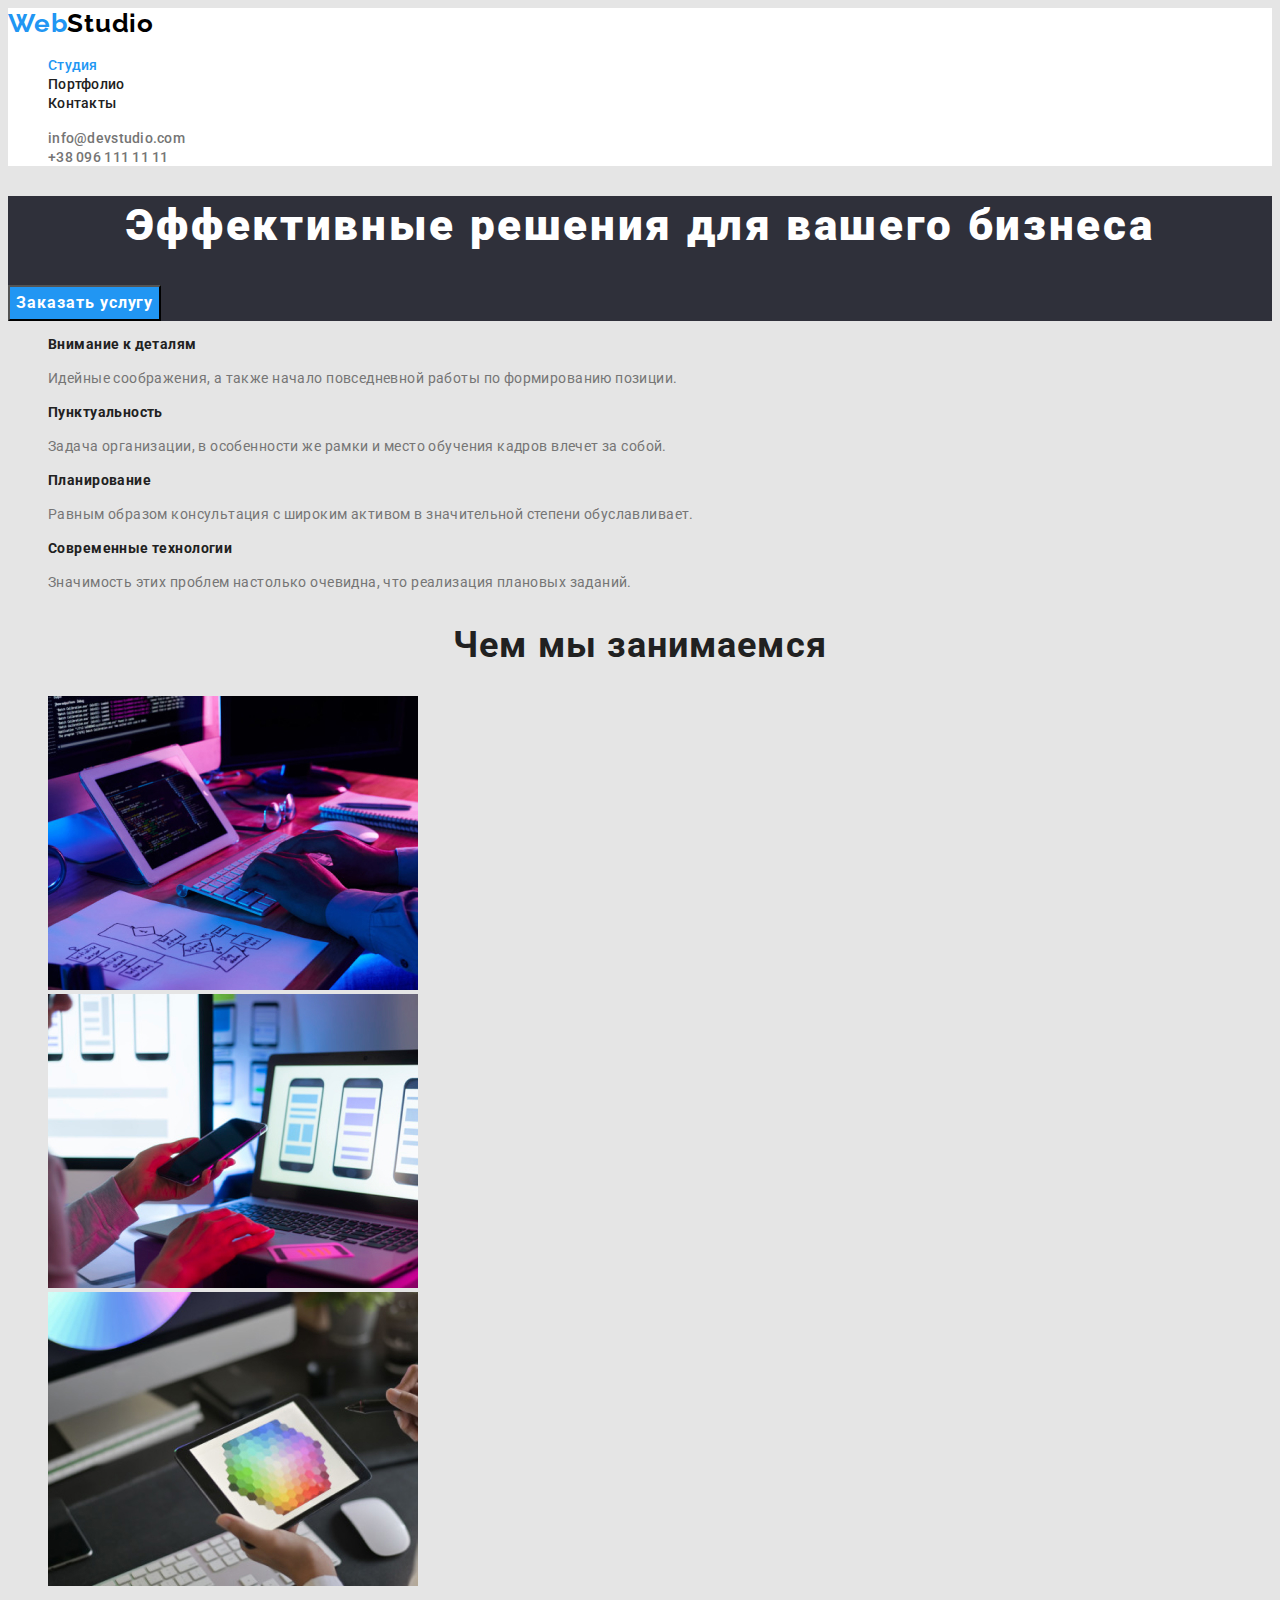
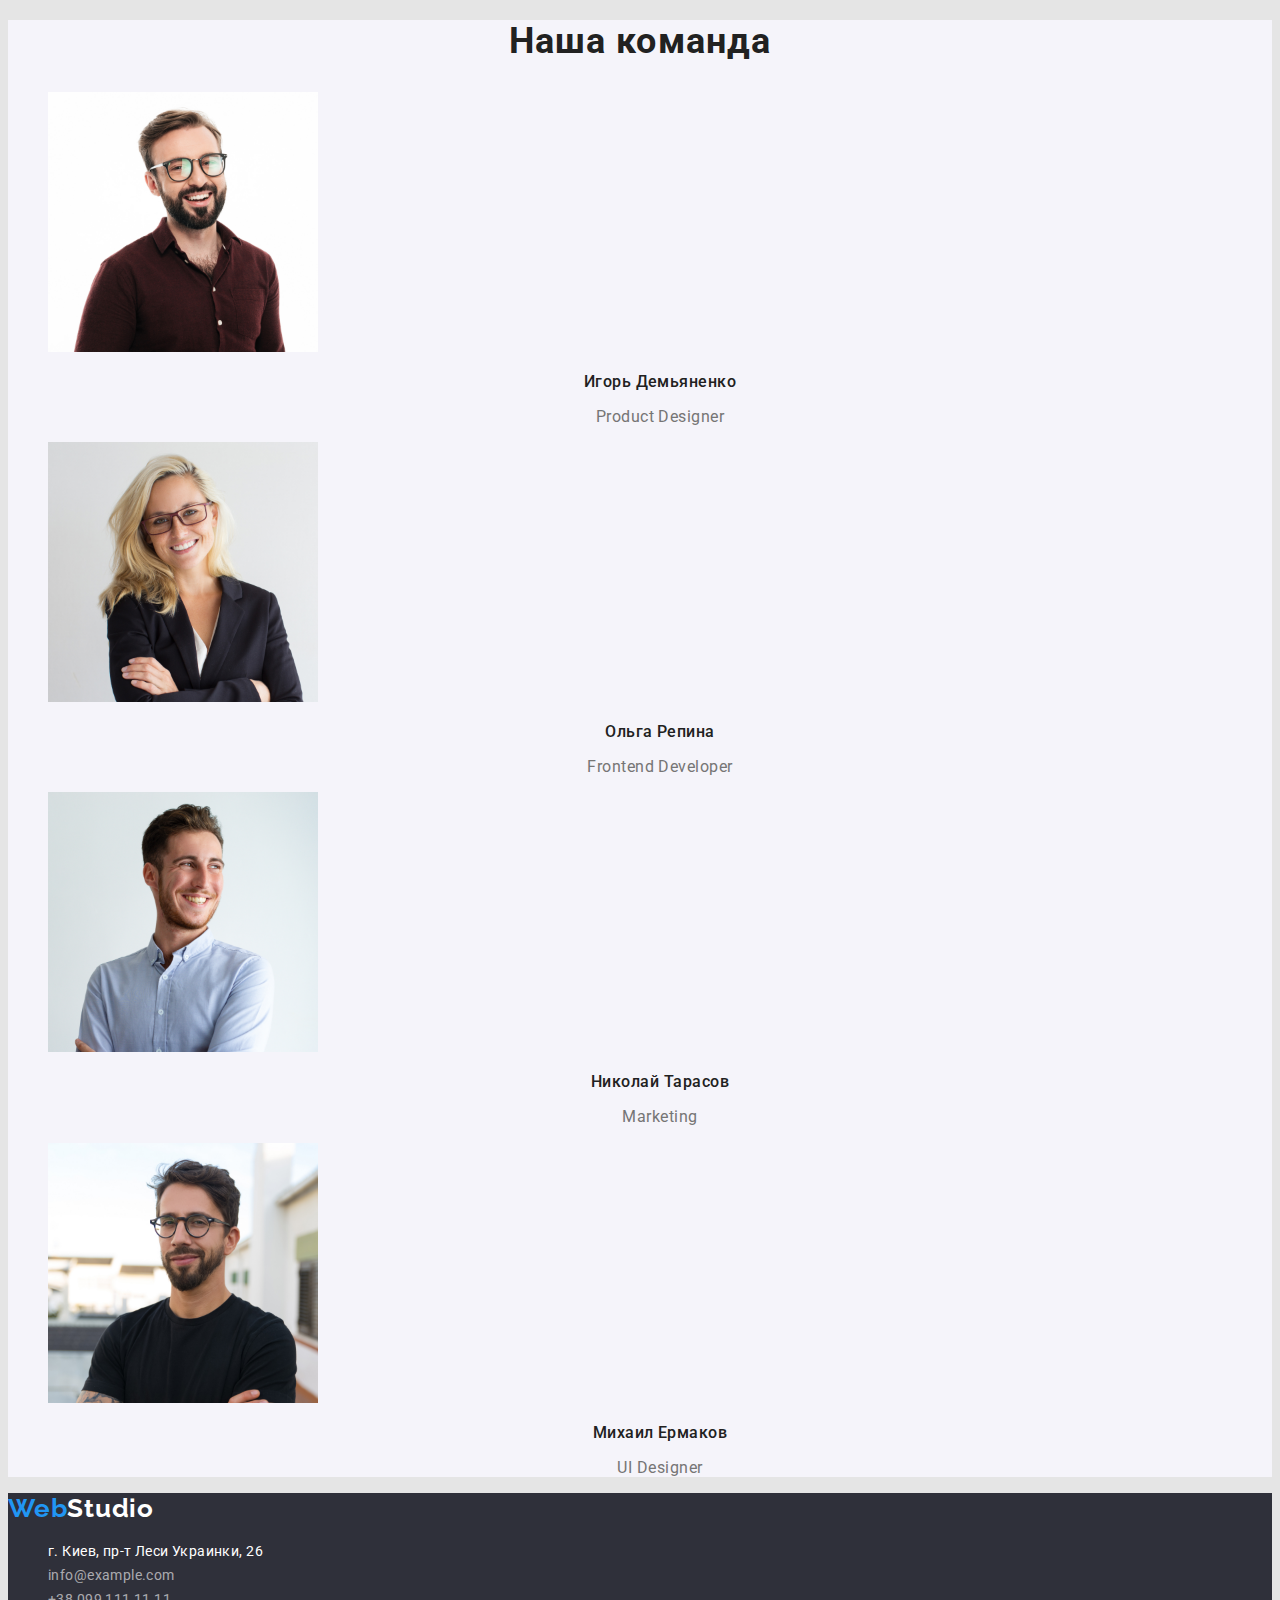
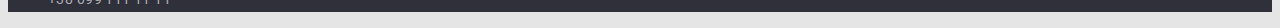
==== index.html @ b36c649a "Скопировала файлы дз-02" ====
<!DOCTYPE html>
<html lang="ru">
  <head>
    <meta charset="UTF-8" />
    <meta http-equiv="X-UA-Compatible" content="IE=edge" />
    <meta name="viewport" content="width=device-width, initial-scale=1.0" />
    <title>WebStudio</title>
    <link rel="preconnect" href="https://fonts.googleapis.com" />
    <link rel="preconnect" href="https://fonts.gstatic.com" crossorigin />
    <link
      href="https://fonts.googleapis.com/css2?family=Raleway:wght@700&family=Roboto:ital,wght@0,400;0,500;0,700;1,900&display=swap"
      rel="stylesheet"
    />
    <link rel="stylesheet" href="./css/styles.css" />
  </head>
  <body>
    <!--Хедер-->
    <header class="header">
      <a href="./index.html" class="header-logo"
        ><span class="web-logo" lang="en">Web</span>Studio</a
      >
      <nav class="site-nav">
        <ul>
          <li><a href="./index.html" class="nav-link current">Студия</a></li>
          <li><a href="./portfolio.html" class="nav-link">Портфолио</a></li>
          <li><a href="" class="nav-link">Контакты</a></li>
        </ul>
      </nav>
      <ul>
        <li>
          <a href="mailto:info@devstudio.com" class="contact-link"
            >info@devstudio.com</a
          >
        </li>
        <li>
          <a href="tel:+380961111111" class="contact-link">+38 096 111 11 11</a>
        </li>
      </ul>
    </header>
    <main>
      <!--Шапка-->
      <section class="main-section">
        <h1 class="main-title">Эффективные решения для вашего бизнеса</h1>
        <button type="button" class="primary-button">Заказать услугу</button>
      </section>
      <!--Особенности-->
      <section class="section">
        <!--<h2>Особенности</h2>-->
        <ul>
          <li>
            <h3 class="feature-title">Внимание к деталям</h3>
            <p class="feature-text">
              Идейные соображения, а также начало повседневной работы по
              формированию позиции.
            </p>
          </li>
          <li>
            <h3 class="feature-title">Пунктуальность</h3>
            <p class="feature-text">
              Задача организации, в особенности же рамки и место обучения кадров
              влечет за собой.
            </p>
          </li>
          <li>
            <h3 class="feature-title">Планирование</h3>
            <p class="feature-text">
              Равным образом консультация с широким активом в значительной
              степени обуславливает.
            </p>
          </li>
          <li>
            <h3 class="feature-title">Современные технологии</h3>
            <p class="feature-text">
              Значимость этих проблем настолько очевидна, что реализация
              плановых заданий.
            </p>
          </li>
        </ul>
      </section>
      <!--Чем мы занимаемся-->
      <section class="section">
        <h2 class="section-title">Чем мы занимаемся</h2>
        <ul>
          <li>
            <img
              src="./images/img1.jpg"
              alt="Вёрстка сайта"
              width="370"
              height="294"
            />
          </li>
          <li>
            <img
              src="./images/img2.jpg"
              alt="Создание приложения для телефона"
              width="370"
              height="294"
            />
          </li>
          <li>
            <img
              src="./images/img3.jpg"
              alt="Процесс вебдизайна"
              width="370"
              height="294"
            />
          </li>
        </ul>
      </section>
      <!--Наша команда-->
      <section class="team-section">
        <h2 class="section-title">Наша команда</h2>
        <ul>
          <li>
            <img
              src="./images/igor-demyanenko.jpg"
              alt="Фото Игоря Демьяненко"
              width="270"
              height="260"
            />
            <h3 class="teammate-title">Игорь Демьяненко</h3>
            <p class="teammate-position" lang="en">Product Designer</p>
          </li>
          <li>
            <img
              src="./images/olga-repina.jpg"
              alt="Фото Ольги Репиной"
              width="270"
              height="260"
            />
            <h3 class="teammate-title">Ольга Репина</h3>
            <p class="teammate-position" lang="en">Frontend Developer</p>
          </li>
          <li>
            <img
              src="./images/nickolay-tarasov.jpg"
              alt="Фото Николая Тарасова"
              width="270"
              height="260"
            />
            <h3 class="teammate-title">Николай Тарасов</h3>
            <p class="teammate-position" lang="en">Marketing</p>
          </li>
          <li>
            <img
              src="./images/michail-ermakov.jpg"
              alt="Фото Михаила Ермакова"
              width="270"
              height="260"
            />
            <h3 class="teammate-title">Михаил Ермаков</h3>
            <p class="teammate-position" lang="en">UI Designer</p>
          </li>
        </ul>
      </section>
    </main>
    <!--Подвал-->
    <footer class="footer">
      <a href="./index.html" class="footer-logo"
        ><span class="web-logo" lang="en">Web</span>Studio</a
      >
      <address>
        <ul>
          <li>
            <a
              class="map-link"
              href="https://goo.gl/maps/griz82ryK7c47EQd7"
              target="_blank"
              rel="noopener noreferrer"
              >г. Киев, пр-т Леси Украинки, 26</a
            >
          </li>
          <li>
            <a class="footer-contact-link" href="mailto:info@example.com"
              >info@example.com</a
            >
          </li>
          <li>
            <a class="footer-contact-link" href="tel:+380991111111"
              >+38 099 111 11 11</a
            >
          </li>
        </ul>
      </address>
    </footer>
  </body>
</html>
---- css/styles.css ----
:root {
  --header-background-color: #ffffff;
  --primary-background-color: #e5e5e5;
  --second-background-color: #2f303a;
  --team-background-color: #f5f4fa;
  --logo-text-color: #000000;
  --accent-text-color: #2196f3;
  --active-text-color: #ffffff;
  --primary-text-color: #757575;
  --title-text-color: #212121;
  --footer-contact-link-color: rgba(255, 255, 255, 0.6);
  --primary-button-backgroud-color: #2196f3;
  --secondary-button-background-color: #f5f4fa;
  --secondary-btn-active-bcg-color: #2196f3;
}
body {
  color: var(--primary-text-color);
  background-color: var(--primary-background-color);
  font-family: Roboto, sans-serif;
}
ul {
  list-style: none;
}
a {
  text-decoration: none;
}
address {
  font-style: normal;
}
/* Хедер */
.header {
  background-color: var(--header-background-color);
}

/* Логотип */
.header-logo {
  color: var(--logo-text-color);
}
.footer-logo {
  color: var(--active-text-color);
}
.web-logo {
  color: var(--accent-text-color);
}
.header-logo,
.web-logo,
.footer-logo {
  font-family: Raleway, sans-serif;
  font-size: 26px;
  font-weight: 700;
  line-height: 1.2;
  letter-spacing: 0.03em;
}
.header-logo:hover,
.header-logo:focus,
.header-logo:active,
.web-logo:hover,
.web-logo:focus,
.web-logo:active,
.footer-logo:hover,
.footer-logo:focus,
.footer-log:active {
  color: var(--accent-text-color);
}
/* Навигация */
.nav-link {
  color: var(--title-text-color);
}
.nav-link.current {
  color: var(--accent-text-color);
}
.contact-link {
  color: inherit;
}
.nav-link,
.contact-link {
  font-size: 14px;
  font-weight: 500;
  line-height: 1.14;
  letter-spacing: 0.02em;
}
.nav-link:hover,
.nav-link:focus,
.nav-link:active,
.contact-link:hover,
.contact-link:focus,
.contact-link:active,
.nav-link.current:hover,
.nav-link.current:focus,
.nav-link.current:active {
  color: var(--accent-text-color);
}
/* Шапка */
.main-section {
  background-color: var(--second-background-color);
}
.main-title {
  color: var(--active-text-color);
  font-size: 44px;
  font-weight: 900;
  line-height: 1.36;
  letter-spacing: 0.06em;
  text-align: center;
}
.primary-button {
  background-color: var(--primary-button-backgroud-color);
  color: var(--active-text-color);
  cursor: pointer;
  font-family: inherit;
  font-size: 16px;
  font-weight: 700;
  line-height: 1.88;
  letter-spacing: 0.06em;
  text-align: center;
}
.primary-button:hover,
.primary-button:focus,
.primary-button:active {
  background-color: var(--primary-button-backgroud-color);
  color: var(--active-text-color);
}
/* Особенности */
.feature-title {
  color: var(--title-text-color);
  font-size: 14px;
  font-weight: 700;
  line-height: 1.14;
  letter-spacing: 0.03em;
}
.feature-text {
  font-size: 14px;
  line-height: 1.71;
  letter-spacing: 0.03em;
}
/* Чем мы занимаемся + Наша команда */
.section-title {
  color: var(--title-text-color);
  font-size: 36px;
  font-weight: 700;
  line-height: 1.17;
  letter-spacing: 0.03em;
  text-align: center;
}
.team-section {
  background-color: var(--team-background-color);
}
.teammate-title {
  color: var(--title-text-color);
  font-size: 16px;
  font-weight: 500;
  line-height: 1.19;
  letter-spacing: 0.03em;
  text-align: center;
}
.teammate-position {
  font-size: 16px;
  line-height: 1.19;
  letter-spacing: 0.03em;
  text-align: center;
}
/* Футер */
.footer {
  background-color: var(--second-background-color);
}
.map-link {
  color: var(--active-text-color);
}
.footer-contact-link {
  color: var(--footer-contact-link-color);
}
.map-link,
.footer-contact-link {
  font-size: 14px;
  font-weight: 400;
  line-height: 1.71;
  letter-spacing: 0.03em;
}
.map-link:hover,
.map-link:focus,
.map-link:active,
.footer-contact-link:hover,
.footer-contact-link:focus,
.footer-contact-link:active {
  color: var(--accent-text-color);
}

/* Портфолио */
.secondary-button {
  background-color: var(--secondary-button-background-color);
  color: var(--title-text-color);
  cursor: pointer;
  font-family: inherit;
  font-size: 16px;
  font-weight: 500;
  line-height: 1.63;
  letter-spacing: 0.03em;
  text-align: center;
}
.secondary-button:focus,
.secondary-button:hover,
.secondary-button:active {
  background-color: var(--secondary-btn-active-bcg-color);
  color: var(--active-text-color);
}
.project-title {
  color: var(--title-text-color);
  font-size: 18px;
  font-weight: 700;
  line-height: 2;
  letter-spacing: 0.06em;
}
.project-text {
  color: var(--primary-text-color);
  font-size: 16px;
  font-weight: 400;
  line-height: 1.88;
  letter-spacing: 0.03em;
}
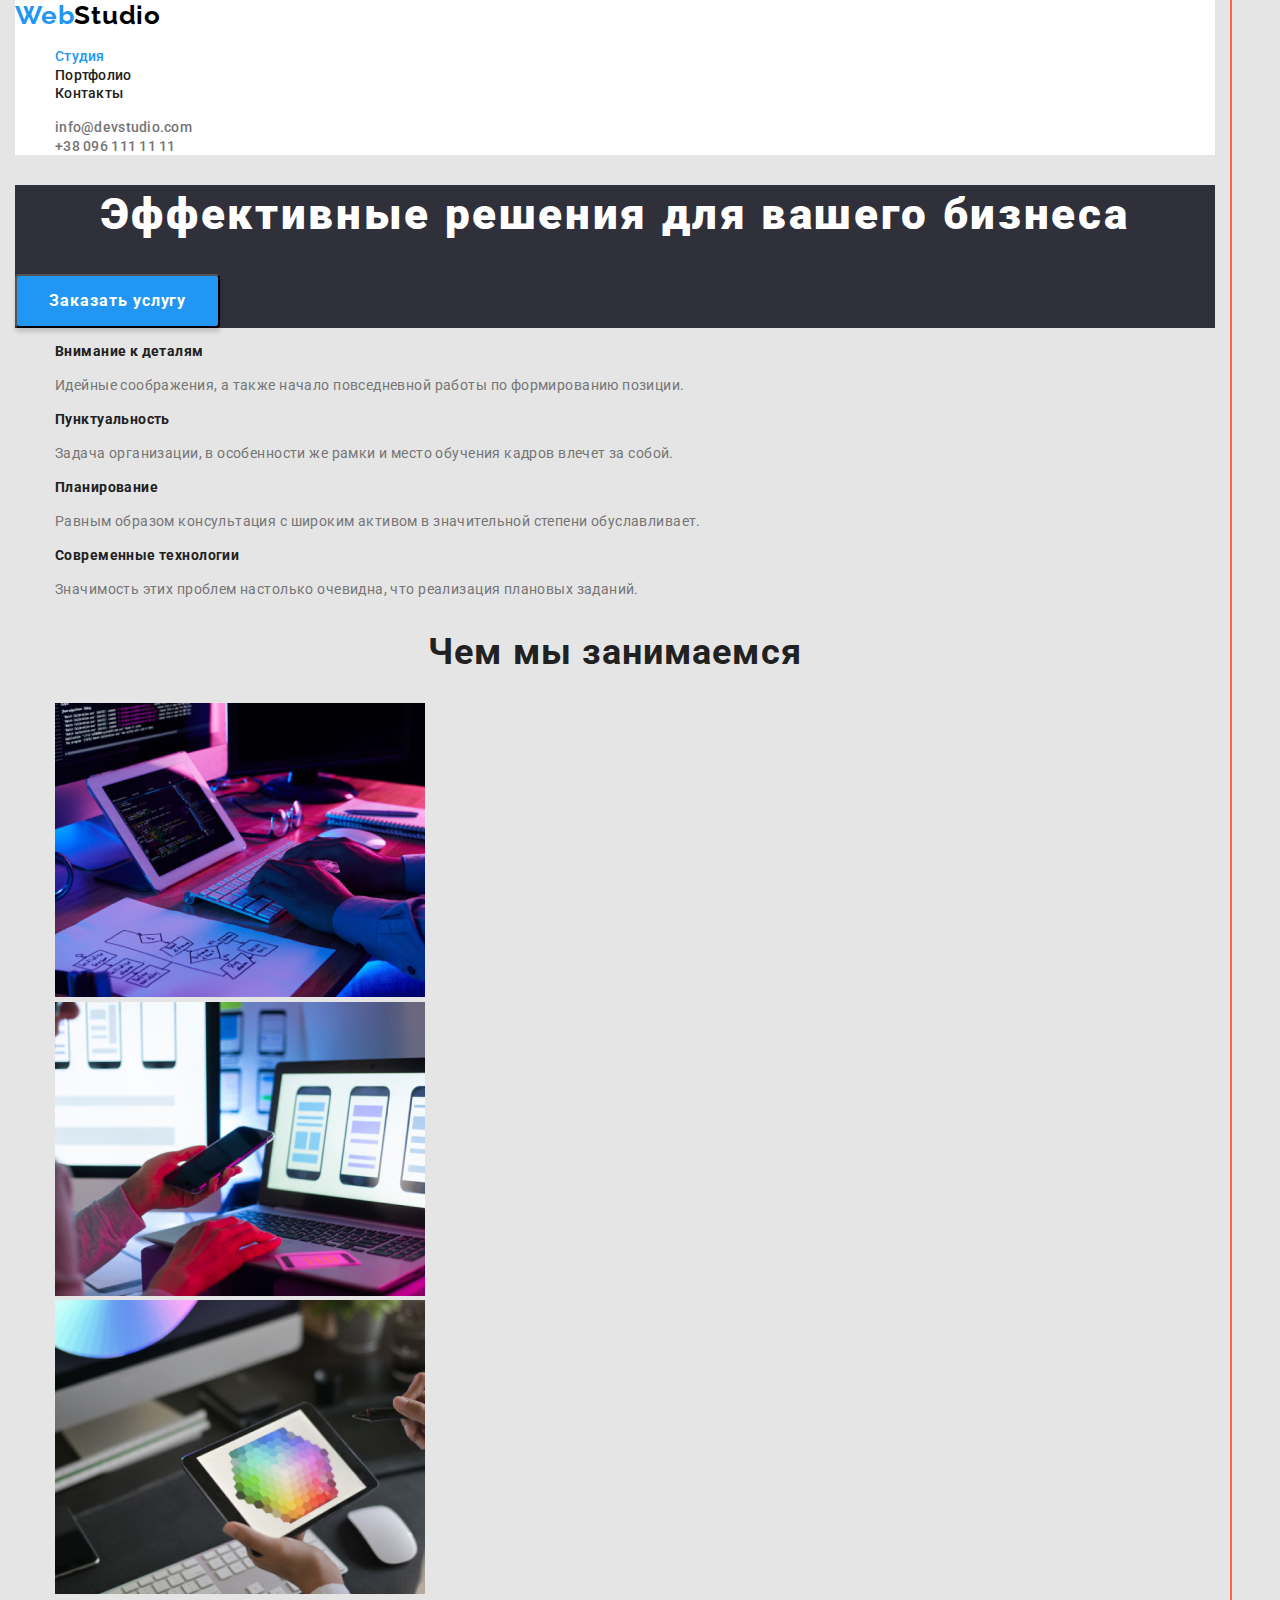
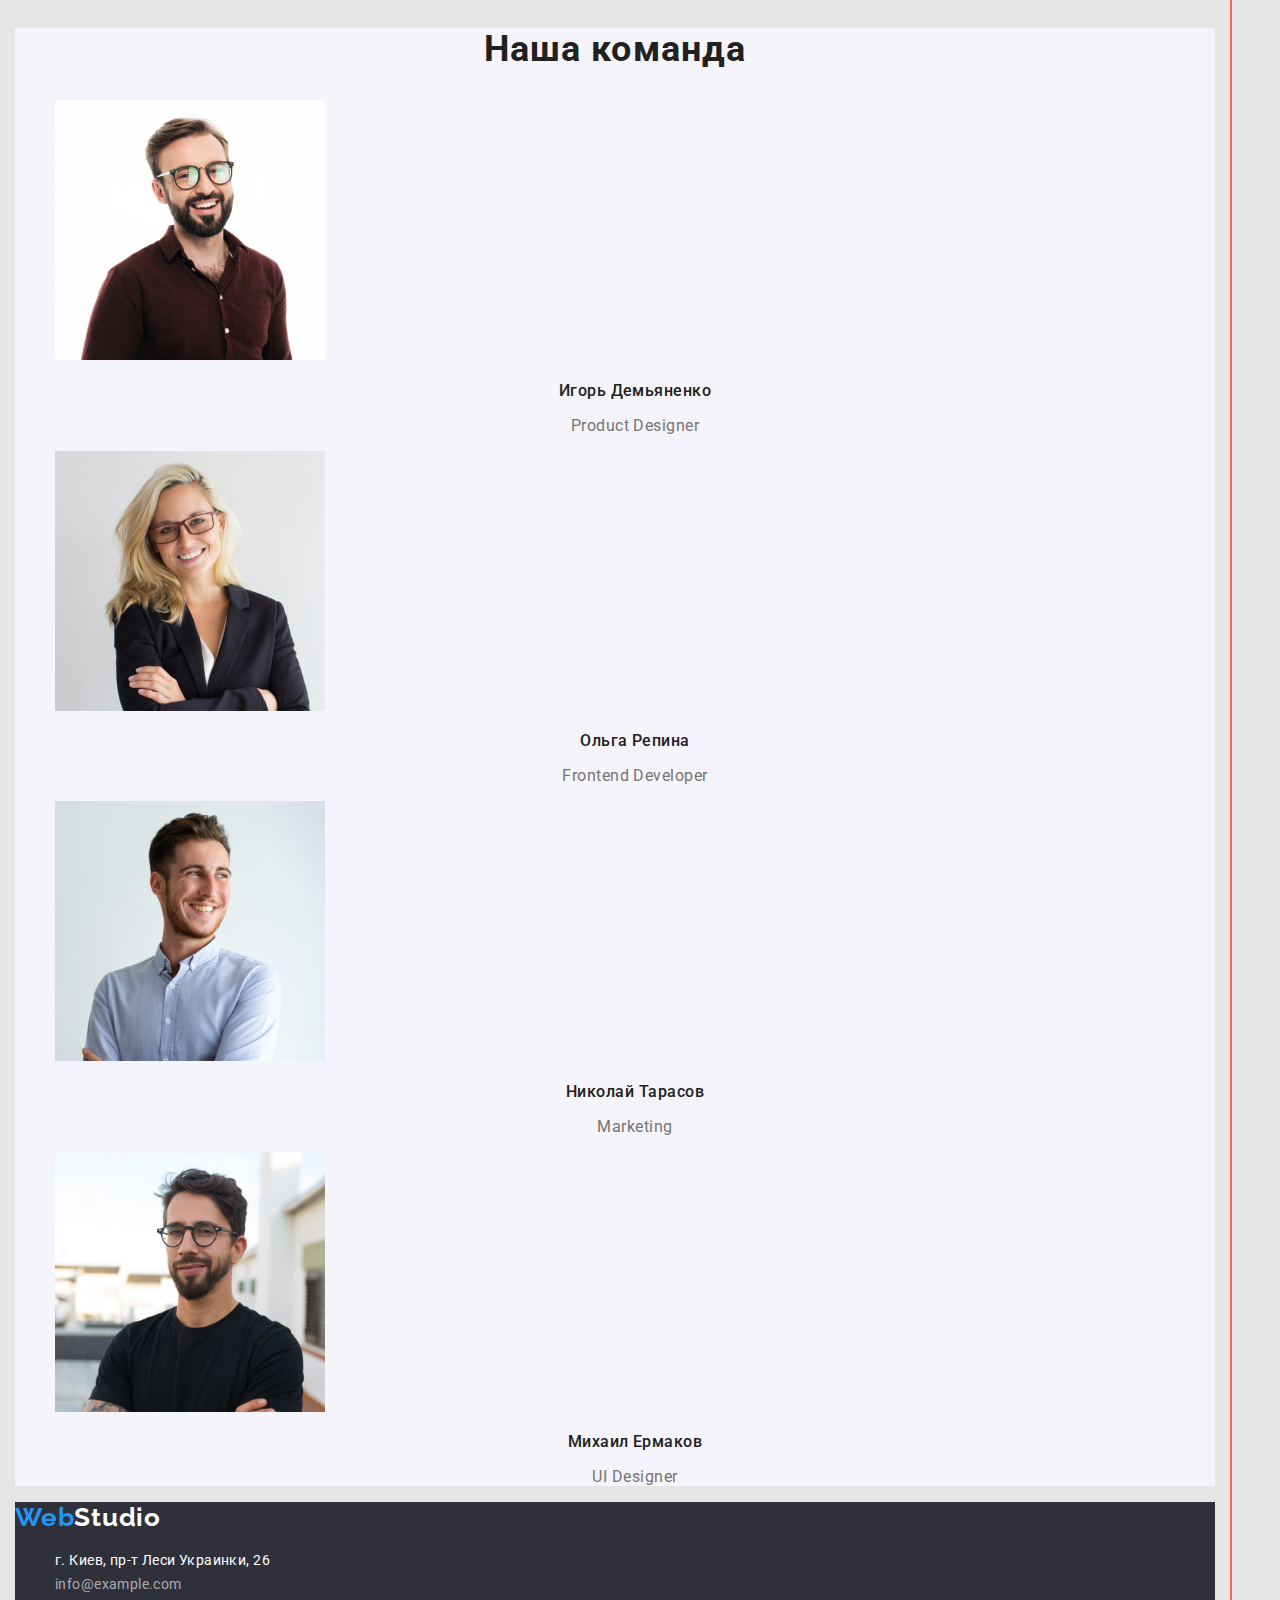
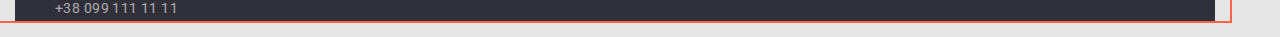
==== commit 6426d610: "начала геометрию" ====
--- a/index.html
+++ b/index.html
@@ -11,177 +11,185 @@
       href="https://fonts.googleapis.com/css2?family=Raleway:wght@700&family=Roboto:ital,wght@0,400;0,500;0,700;1,900&display=swap"
       rel="stylesheet"
     />
+    <link
+      rel="stylesheet"
+      href="https://cdnjs.cloudflare.com/ajax/libs/modern-normalize/1.1.0/modern-normalize.min.css"
+    />
     <link rel="stylesheet" href="./css/styles.css" />
   </head>
   <body>
-    <!--Хедер-->
-    <header class="header">
-      <a href="./index.html" class="header-logo"
-        ><span class="web-logo" lang="en">Web</span>Studio</a
-      >
-      <nav class="site-nav">
-        <ul>
-          <li><a href="./index.html" class="nav-link current">Студия</a></li>
-          <li><a href="./portfolio.html" class="nav-link">Портфолио</a></li>
-          <li><a href="" class="nav-link">Контакты</a></li>
-        </ul>
-      </nav>
-      <ul>
-        <li>
-          <a href="mailto:info@devstudio.com" class="contact-link"
-            >info@devstudio.com</a
-          >
-        </li>
-        <li>
-          <a href="tel:+380961111111" class="contact-link">+38 096 111 11 11</a>
-        </li>
-      </ul>
-    </header>
-    <main>
-      <!--Шапка-->
-      <section class="main-section">
-        <h1 class="main-title">Эффективные решения для вашего бизнеса</h1>
-        <button type="button" class="primary-button">Заказать услугу</button>
-      </section>
-      <!--Особенности-->
-      <section class="section">
-        <!--<h2>Особенности</h2>-->
+    <div class="container">
+      <!--Хедер-->
+      <header class="header">
+        <a href="./index.html" class="header-logo"
+          ><span class="web-logo" lang="en">Web</span>Studio</a
+        >
+        <nav class="site-nav">
+          <ul>
+            <li><a href="./index.html" class="nav-link current">Студия</a></li>
+            <li><a href="./portfolio.html" class="nav-link">Портфолио</a></li>
+            <li><a href="" class="nav-link">Контакты</a></li>
+          </ul>
+        </nav>
         <ul>
           <li>
-            <h3 class="feature-title">Внимание к деталям</h3>
-            <p class="feature-text">
-              Идейные соображения, а также начало повседневной работы по
-              формированию позиции.
-            </p>
-          </li>
-          <li>
-            <h3 class="feature-title">Пунктуальность</h3>
-            <p class="feature-text">
-              Задача организации, в особенности же рамки и место обучения кадров
-              влечет за собой.
-            </p>
-          </li>
-          <li>
-            <h3 class="feature-title">Планирование</h3>
-            <p class="feature-text">
-              Равным образом консультация с широким активом в значительной
-              степени обуславливает.
-            </p>
-          </li>
-          <li>
-            <h3 class="feature-title">Современные технологии</h3>
-            <p class="feature-text">
-              Значимость этих проблем настолько очевидна, что реализация
-              плановых заданий.
-            </p>
-          </li>
-        </ul>
-      </section>
-      <!--Чем мы занимаемся-->
-      <section class="section">
-        <h2 class="section-title">Чем мы занимаемся</h2>
-        <ul>
-          <li>
-            <img
-              src="./images/img1.jpg"
-              alt="Вёрстка сайта"
-              width="370"
-              height="294"
-            />
-          </li>
-          <li>
-            <img
-              src="./images/img2.jpg"
-              alt="Создание приложения для телефона"
-              width="370"
-              height="294"
-            />
-          </li>
-          <li>
-            <img
-              src="./images/img3.jpg"
-              alt="Процесс вебдизайна"
-              width="370"
-              height="294"
-            />
-          </li>
-        </ul>
-      </section>
-      <!--Наша команда-->
-      <section class="team-section">
-        <h2 class="section-title">Наша команда</h2>
-        <ul>
-          <li>
-            <img
-              src="./images/igor-demyanenko.jpg"
-              alt="Фото Игоря Демьяненко"
-              width="270"
-              height="260"
-            />
-            <h3 class="teammate-title">Игорь Демьяненко</h3>
-            <p class="teammate-position" lang="en">Product Designer</p>
-          </li>
-          <li>
-            <img
-              src="./images/olga-repina.jpg"
-              alt="Фото Ольги Репиной"
-              width="270"
-              height="260"
-            />
-            <h3 class="teammate-title">Ольга Репина</h3>
-            <p class="teammate-position" lang="en">Frontend Developer</p>
-          </li>
-          <li>
-            <img
-              src="./images/nickolay-tarasov.jpg"
-              alt="Фото Николая Тарасова"
-              width="270"
-              height="260"
-            />
-            <h3 class="teammate-title">Николай Тарасов</h3>
-            <p class="teammate-position" lang="en">Marketing</p>
-          </li>
-          <li>
-            <img
-              src="./images/michail-ermakov.jpg"
-              alt="Фото Михаила Ермакова"
-              width="270"
-              height="260"
-            />
-            <h3 class="teammate-title">Михаил Ермаков</h3>
-            <p class="teammate-position" lang="en">UI Designer</p>
-          </li>
-        </ul>
-      </section>
-    </main>
-    <!--Подвал-->
-    <footer class="footer">
-      <a href="./index.html" class="footer-logo"
-        ><span class="web-logo" lang="en">Web</span>Studio</a
-      >
-      <address>
-        <ul>
-          <li>
-            <a
-              class="map-link"
-              href="https://goo.gl/maps/griz82ryK7c47EQd7"
-              target="_blank"
-              rel="noopener noreferrer"
-              >г. Киев, пр-т Леси Украинки, 26</a
+            <a href="mailto:info@devstudio.com" class="contact-link"
+              >info@devstudio.com</a
             >
           </li>
           <li>
-            <a class="footer-contact-link" href="mailto:info@example.com"
-              >info@example.com</a
-            >
-          </li>
-          <li>
-            <a class="footer-contact-link" href="tel:+380991111111"
-              >+38 099 111 11 11</a
+            <a href="tel:+380961111111" class="contact-link"
+              >+38 096 111 11 11</a
             >
           </li>
         </ul>
-      </address>
-    </footer>
+      </header>
+      <main>
+        <!--Шапка-->
+        <section class="main-section">
+          <h1 class="main-title">Эффективные решения для вашего бизнеса</h1>
+          <button type="button" class="primary-button">Заказать услугу</button>
+        </section>
+        <!--Особенности-->
+        <section class="section">
+          <!--<h2>Особенности</h2>-->
+          <ul>
+            <li>
+              <h3 class="feature-title">Внимание к деталям</h3>
+              <p class="feature-text">
+                Идейные соображения, а также начало повседневной работы по
+                формированию позиции.
+              </p>
+            </li>
+            <li>
+              <h3 class="feature-title">Пунктуальность</h3>
+              <p class="feature-text">
+                Задача организации, в особенности же рамки и место обучения
+                кадров влечет за собой.
+              </p>
+            </li>
+            <li>
+              <h3 class="feature-title">Планирование</h3>
+              <p class="feature-text">
+                Равным образом консультация с широким активом в значительной
+                степени обуславливает.
+              </p>
+            </li>
+            <li>
+              <h3 class="feature-title">Современные технологии</h3>
+              <p class="feature-text">
+                Значимость этих проблем настолько очевидна, что реализация
+                плановых заданий.
+              </p>
+            </li>
+          </ul>
+        </section>
+        <!--Чем мы занимаемся-->
+        <section class="section">
+          <h2 class="section-title">Чем мы занимаемся</h2>
+          <ul>
+            <li>
+              <img
+                src="./images/img1.jpg"
+                alt="Вёрстка сайта"
+                width="370"
+                height="294"
+              />
+            </li>
+            <li>
+              <img
+                src="./images/img2.jpg"
+                alt="Создание приложения для телефона"
+                width="370"
+                height="294"
+              />
+            </li>
+            <li>
+              <img
+                src="./images/img3.jpg"
+                alt="Процесс вебдизайна"
+                width="370"
+                height="294"
+              />
+            </li>
+          </ul>
+        </section>
+        <!--Наша команда-->
+        <section class="team-section">
+          <h2 class="section-title">Наша команда</h2>
+          <ul>
+            <li>
+              <img
+                src="./images/igor-demyanenko.jpg"
+                alt="Фото Игоря Демьяненко"
+                width="270"
+                height="260"
+              />
+              <h3 class="teammate-title">Игорь Демьяненко</h3>
+              <p class="teammate-position" lang="en">Product Designer</p>
+            </li>
+            <li>
+              <img
+                src="./images/olga-repina.jpg"
+                alt="Фото Ольги Репиной"
+                width="270"
+                height="260"
+              />
+              <h3 class="teammate-title">Ольга Репина</h3>
+              <p class="teammate-position" lang="en">Frontend Developer</p>
+            </li>
+            <li>
+              <img
+                src="./images/nickolay-tarasov.jpg"
+                alt="Фото Николая Тарасова"
+                width="270"
+                height="260"
+              />
+              <h3 class="teammate-title">Николай Тарасов</h3>
+              <p class="teammate-position" lang="en">Marketing</p>
+            </li>
+            <li>
+              <img
+                src="./images/michail-ermakov.jpg"
+                alt="Фото Михаила Ермакова"
+                width="270"
+                height="260"
+              />
+              <h3 class="teammate-title">Михаил Ермаков</h3>
+              <p class="teammate-position" lang="en">UI Designer</p>
+            </li>
+          </ul>
+        </section>
+      </main>
+      <!--Подвал-->
+      <footer class="footer">
+        <a href="./index.html" class="footer-logo"
+          ><span class="web-logo" lang="en">Web</span>Studio</a
+        >
+        <address>
+          <ul>
+            <li>
+              <a
+                class="map-link"
+                href="https://goo.gl/maps/griz82ryK7c47EQd7"
+                target="_blank"
+                rel="noopener noreferrer"
+                >г. Киев, пр-т Леси Украинки, 26</a
+              >
+            </li>
+            <li>
+              <a class="footer-contact-link" href="mailto:info@example.com"
+                >info@example.com</a
+              >
+            </li>
+            <li>
+              <a class="footer-contact-link" href="tel:+380991111111"
+                >+38 099 111 11 11</a
+              >
+            </li>
+          </ul>
+        </address>
+      </footer>
+    </div>
   </body>
 </html>
--- a/css/styles.css
+++ b/css/styles.css
@@ -4,20 +4,23 @@
   --second-background-color: #2f303a;
   --team-background-color: #f5f4fa;
   --logo-text-color: #000000;
-  --accent-text-color: #2196f3;
+  --accent-color: #2196f3;
   --active-text-color: #ffffff;
   --primary-text-color: #757575;
   --title-text-color: #212121;
   --footer-contact-link-color: rgba(255, 255, 255, 0.6);
-  --primary-button-backgroud-color: #2196f3;
   --secondary-button-background-color: #f5f4fa;
-  --secondary-btn-active-bcg-color: #2196f3;
 }
 body {
   color: var(--primary-text-color);
   background-color: var(--primary-background-color);
   font-family: Roboto, sans-serif;
 }
+.container {
+  width: 1230px;
+  padding: 0 15px 0;
+  outline: 2px solid tomato;
+}
 ul {
   list-style: none;
 }
@@ -40,7 +43,7 @@
   color: var(--active-text-color);
 }
 .web-logo {
-  color: var(--accent-text-color);
+  color: var(--accent-color);
 }
 .header-logo,
 .web-logo,
@@ -60,14 +63,14 @@
 .footer-logo:hover,
 .footer-logo:focus,
 .footer-log:active {
-  color: var(--accent-text-color);
+  color: var(--accent-color);
 }
 /* Навигация */
 .nav-link {
   color: var(--title-text-color);
 }
 .nav-link.current {
-  color: var(--accent-text-color);
+  color: var(--accent-color);
 }
 .contact-link {
   color: inherit;
@@ -88,7 +91,7 @@
 .nav-link.current:hover,
 .nav-link.current:focus,
 .nav-link.current:active {
-  color: var(--accent-text-color);
+  color: var(--accent-color);
 }
 /* Шапка */
 .main-section {
@@ -103,7 +106,12 @@
   text-align: center;
 }
 .primary-button {
-  background-color: var(--primary-button-backgroud-color);
+  display: inline-block;
+  min-width: 130px;
+  padding: 10px 32px;
+  border-radius: 4px;
+  background-color: var(--accent-color);
+  box-shadow: 0px 4px 4px rgba(0, 0, 0, 0.15);
   color: var(--active-text-color);
   cursor: pointer;
   font-family: inherit;
@@ -116,7 +124,7 @@
 .primary-button:hover,
 .primary-button:focus,
 .primary-button:active {
-  background-color: var(--primary-button-backgroud-color);
+  background-color: var(--accent-color);
   color: var(--active-text-color);
 }
 /* Особенности */
@@ -181,7 +189,7 @@
 .footer-contact-link:hover,
 .footer-contact-link:focus,
 .footer-contact-link:active {
-  color: var(--accent-text-color);
+  color: var(--accent-color);
 }
 
 /* Портфолио */
@@ -199,7 +207,7 @@
 .secondary-button:focus,
 .secondary-button:hover,
 .secondary-button:active {
-  background-color: var(--secondary-btn-active-bcg-color);
+  background-color: var(--accent-color);
   color: var(--active-text-color);
 }
 .project-title {
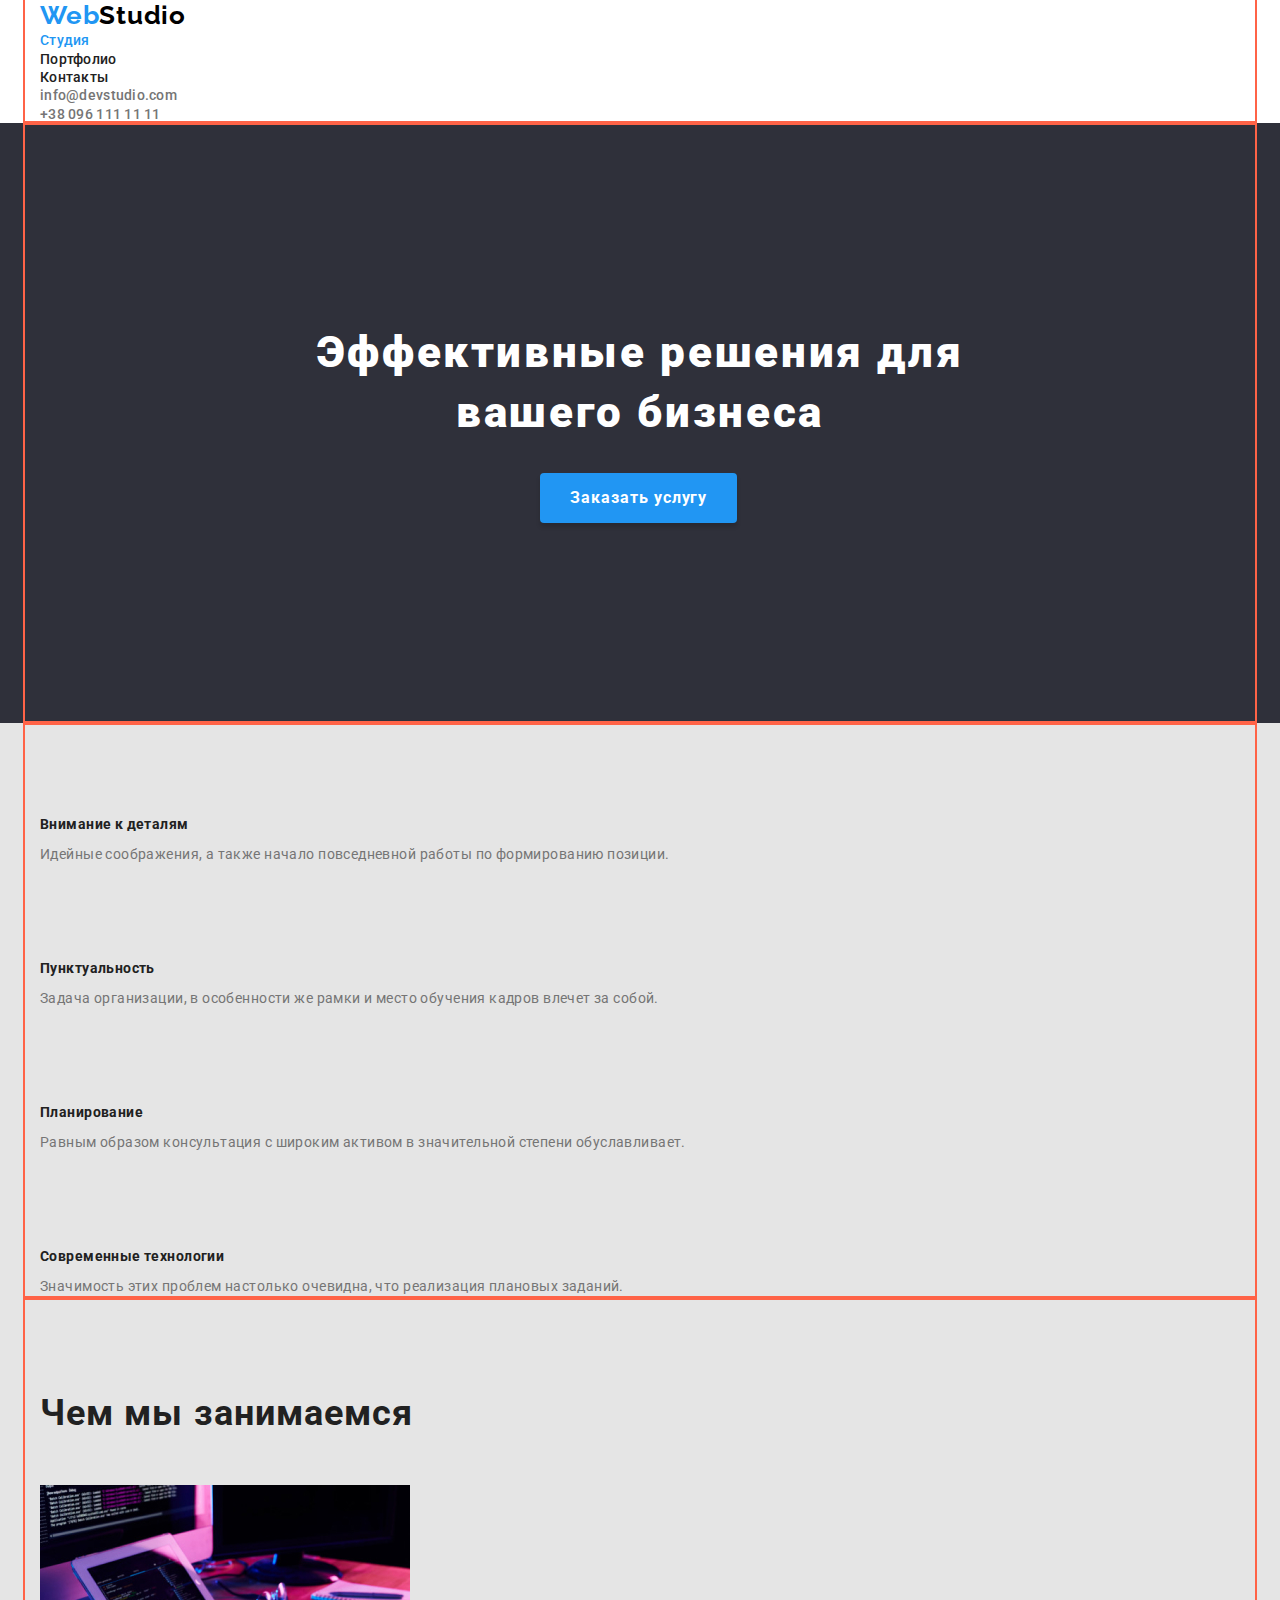
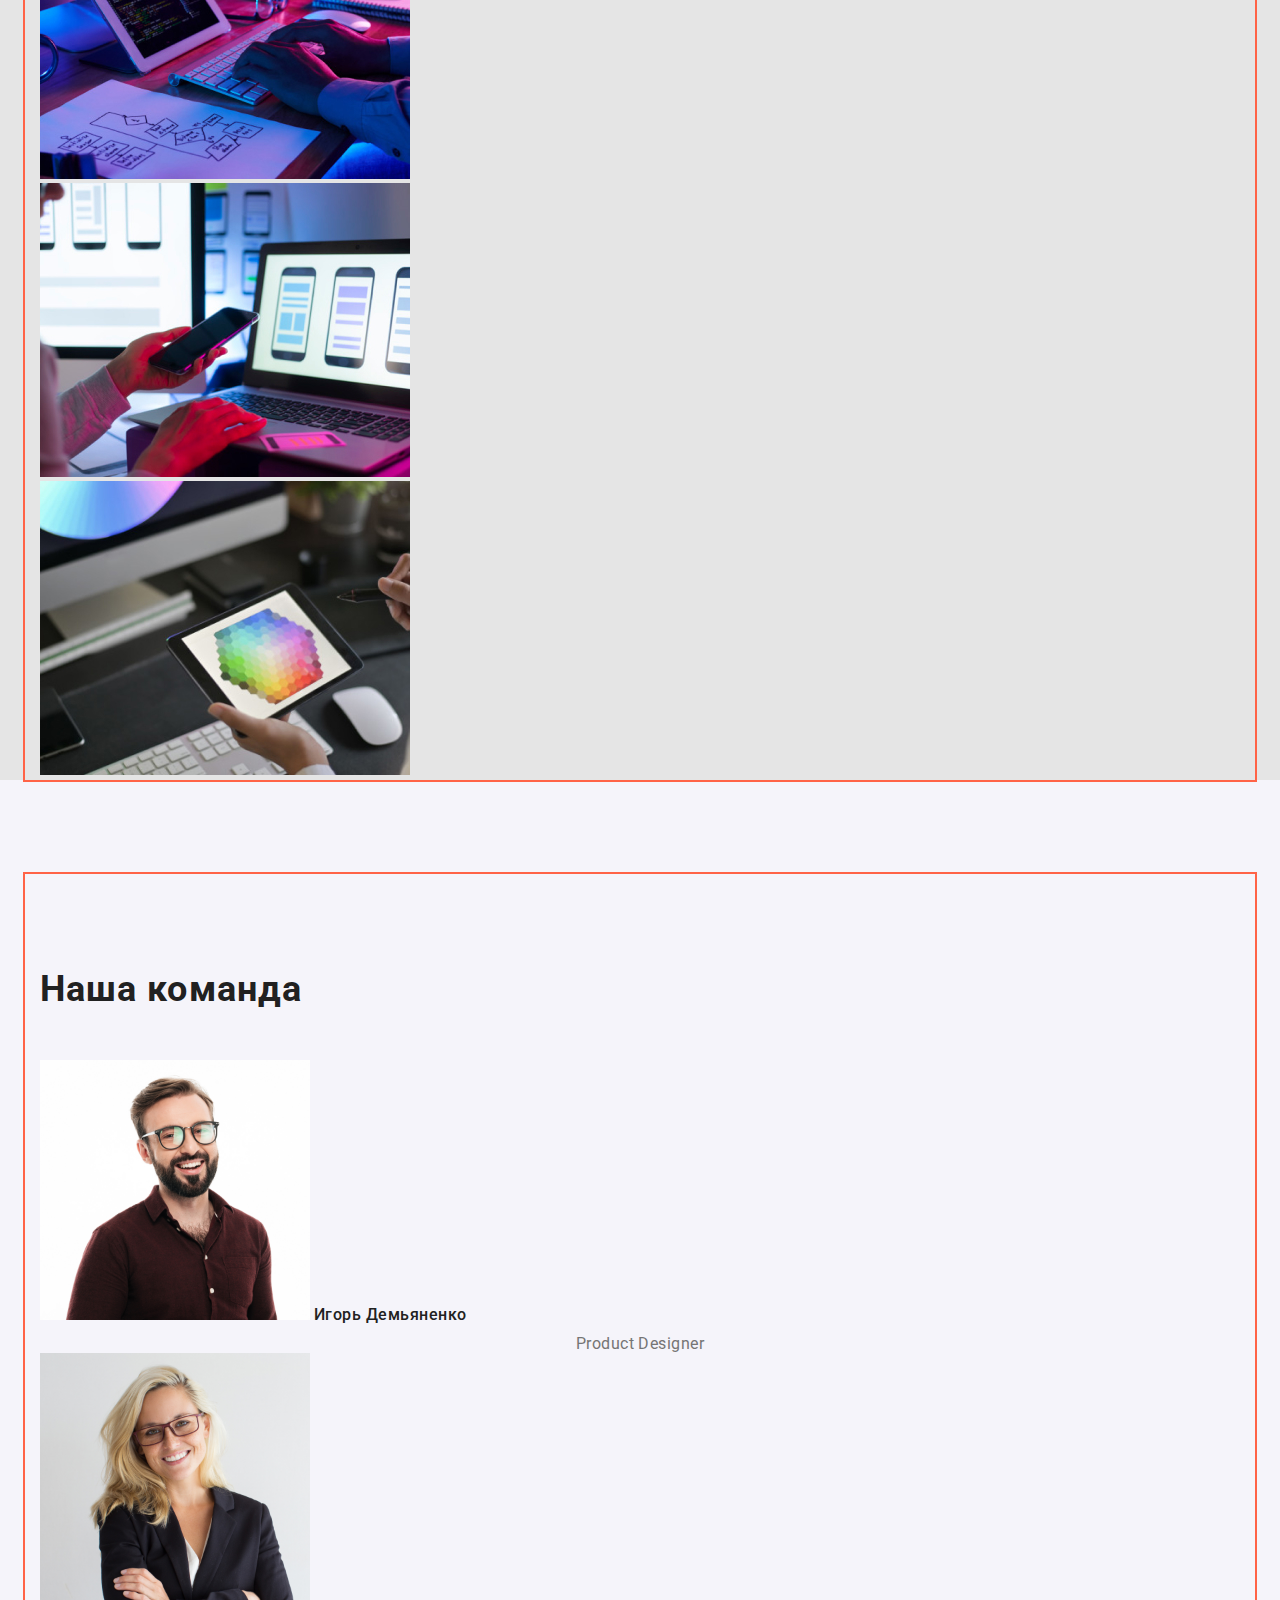
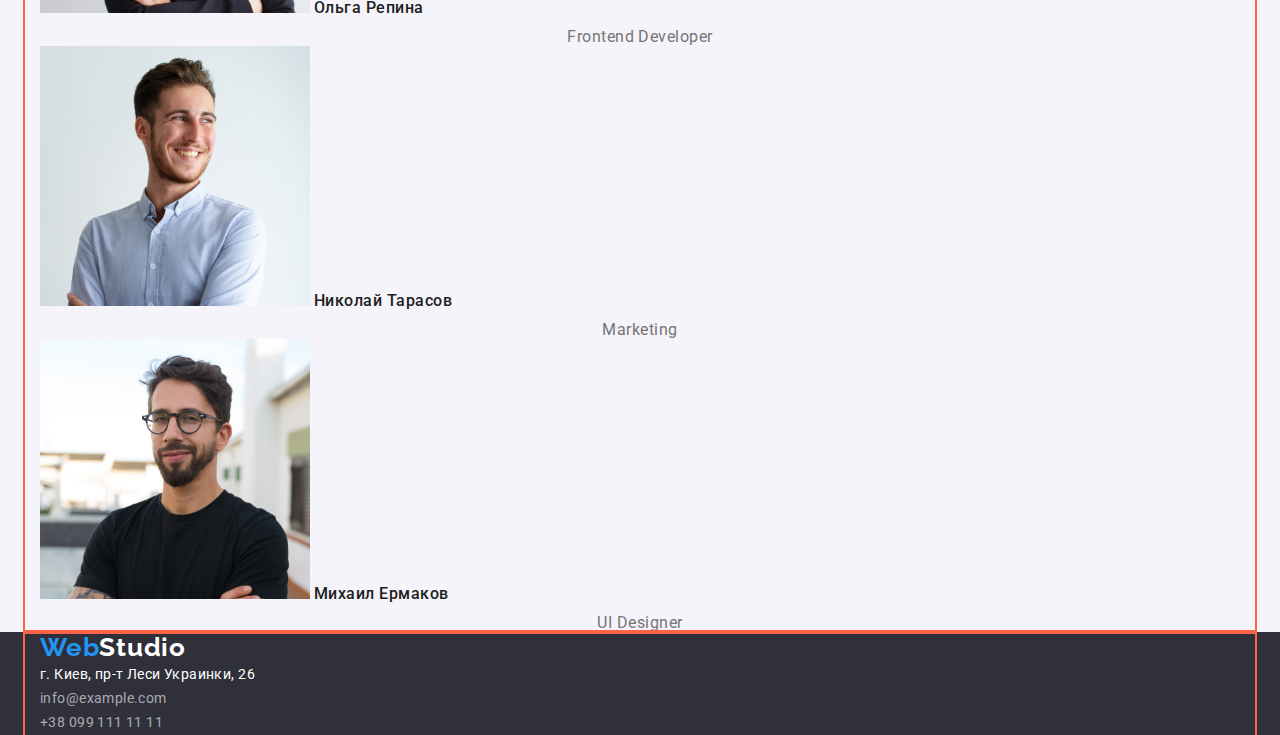
==== commit 858cd1a6: "начала геометрию на студию" ====
--- a/index.html
+++ b/index.html
@@ -18,9 +18,9 @@
     <link rel="stylesheet" href="./css/styles.css" />
   </head>
   <body>
-    <div class="container">
-      <!--Хедер-->
-      <header class="header">
+    <!--Хедер-->
+    <header class="header">
+      <div class="container">
         <a href="./index.html" class="header-logo"
           ><span class="web-logo" lang="en">Web</span>Studio</a
         >
@@ -43,16 +43,20 @@
             >
           </li>
         </ul>
-      </header>
-      <main>
-        <!--Шапка-->
-        <section class="main-section">
+      </div>
+    </header>
+    <main>
+      <!--Шапка-->
+      <section class="main-section">
+        <div class="container">
           <h1 class="main-title">Эффективные решения для вашего бизнеса</h1>
           <button type="button" class="primary-button">Заказать услугу</button>
-        </section>
-        <!--Особенности-->
-        <section class="section">
-          <!--<h2>Особенности</h2>-->
+        </div>
+      </section>
+      <!--Особенности-->
+      <section class="section">
+        <!--<h2>Особенности</h2>-->
+        <div class="container">
           <ul>
             <li>
               <h3 class="feature-title">Внимание к деталям</h3>
@@ -83,9 +87,11 @@
               </p>
             </li>
           </ul>
-        </section>
-        <!--Чем мы занимаемся-->
-        <section class="section">
+        </div>
+      </section>
+      <!--Чем мы занимаемся-->
+      <section class="section">
+        <div class="container">
           <h2 class="section-title">Чем мы занимаемся</h2>
           <ul>
             <li>
@@ -113,9 +119,11 @@
               />
             </li>
           </ul>
-        </section>
-        <!--Наша команда-->
-        <section class="team-section">
+        </div>
+      </section>
+      <!--Наша команда-->
+      <section class="team-section">
+        <div class="container">
           <h2 class="section-title">Наша команда</h2>
           <ul>
             <li>
@@ -159,10 +167,12 @@
               <p class="teammate-position" lang="en">UI Designer</p>
             </li>
           </ul>
-        </section>
-      </main>
-      <!--Подвал-->
-      <footer class="footer">
+        </div>
+      </section>
+    </main>
+    <!--Подвал-->
+    <footer class="footer">
+      <div class="container">
         <a href="./index.html" class="footer-logo"
           ><span class="web-logo" lang="en">Web</span>Studio</a
         >
@@ -189,7 +199,7 @@
             </li>
           </ul>
         </address>
-      </footer>
-    </div>
+      </div>
+    </footer>
   </body>
 </html>
--- a/css/styles.css
+++ b/css/styles.css
@@ -19,10 +19,13 @@
 .container {
   width: 1230px;
   padding: 0 15px 0;
+  margin: 0 auto;
   outline: 2px solid tomato;
 }
 ul {
   list-style: none;
+  padding: 0;
+  margin: 0;
 }
 a {
   text-decoration: none;
@@ -30,6 +33,14 @@
 address {
   font-style: normal;
 }
+h1,
+h2,
+h3,
+p {
+  margin: 0;
+  padding: 0;
+}
+
 /* Хедер */
 .header {
   background-color: var(--header-background-color);
@@ -98,6 +109,8 @@
   background-color: var(--second-background-color);
 }
 .main-title {
+  display: inline-block;
+  margin: 200px 252px 0;
   color: var(--active-text-color);
   font-size: 44px;
   font-weight: 900;
@@ -107,8 +120,10 @@
 }
 .primary-button {
   display: inline-block;
-  min-width: 130px;
-  padding: 10px 32px;
+  margin: 30px 500px 200px;
+  min-width: 144px;
+  padding: 10px 30px;
+  border: 0;
   border-radius: 4px;
   background-color: var(--accent-color);
   box-shadow: 0px 4px 4px rgba(0, 0, 0, 0.15);
@@ -129,6 +144,9 @@
 }
 /* Особенности */
 .feature-title {
+  display: inline-block;
+  margin-top: 94px;
+  margin-bottom: 10px;
   color: var(--title-text-color);
   font-size: 14px;
   font-weight: 700;
@@ -142,6 +160,9 @@
 }
 /* Чем мы занимаемся + Наша команда */
 .section-title {
+  display: inline-block;
+  margin-top: 94px;
+  margin-bottom: 50px;
   color: var(--title-text-color);
   font-size: 36px;
   font-weight: 700;
@@ -150,9 +171,13 @@
   text-align: center;
 }
 .team-section {
+  padding-top: 94px;
   background-color: var(--team-background-color);
 }
 .teammate-title {
+  display: inline-block;
+  margin-top: 30px;
+  margin-bottom: 10px;
   color: var(--title-text-color);
   font-size: 16px;
   font-weight: 500;
@@ -194,6 +219,8 @@
 
 /* Портфолио */
 .secondary-button {
+  display: inline-block;
+  border-radius: 4px;
   background-color: var(--secondary-button-background-color);
   color: var(--title-text-color);
   cursor: pointer;
@@ -209,6 +236,8 @@
 .secondary-button:active {
   background-color: var(--accent-color);
   color: var(--active-text-color);
+  box-shadow: 0px 3px 1px rgba(0, 0, 0, 0.1), 0px 1px 2px rgba(0, 0, 0, 0.08),
+    0px 2px 2px rgba(0, 0, 0, 0.12);
 }
 .project-title {
   color: var(--title-text-color);
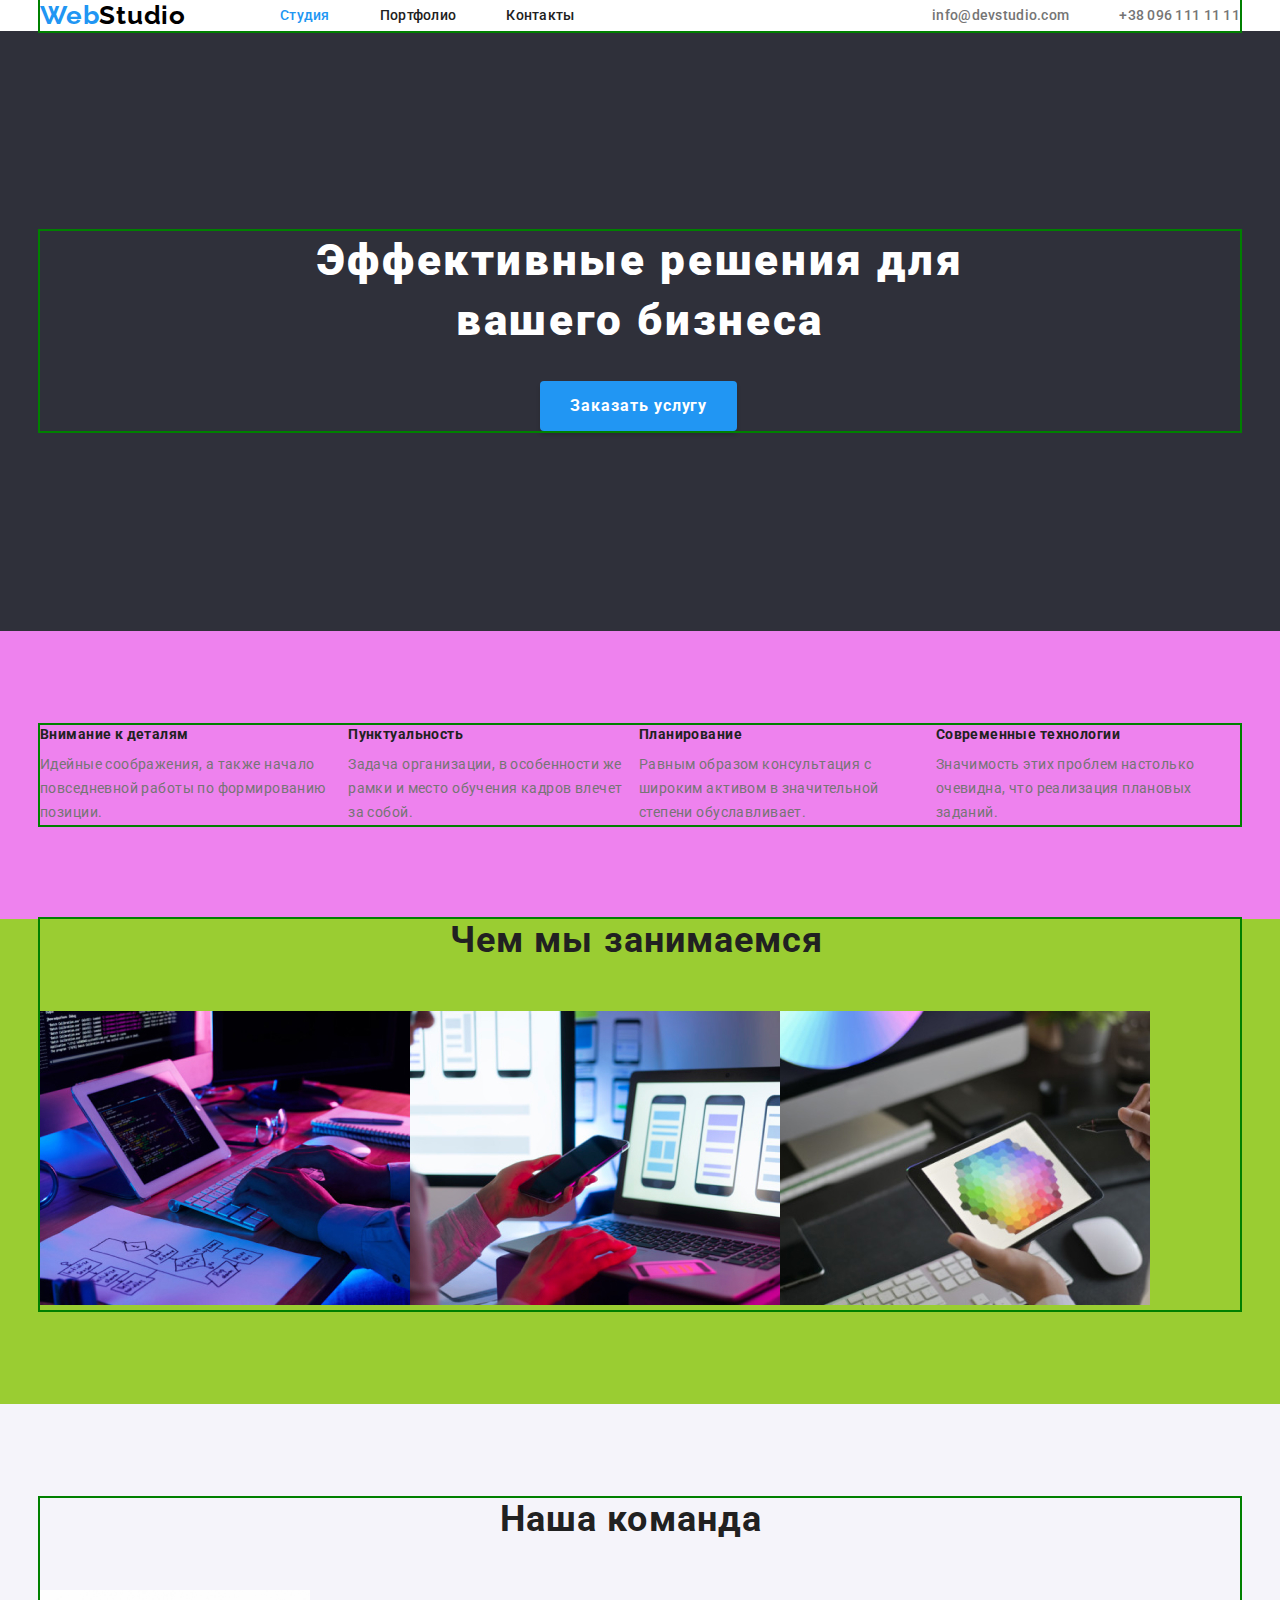
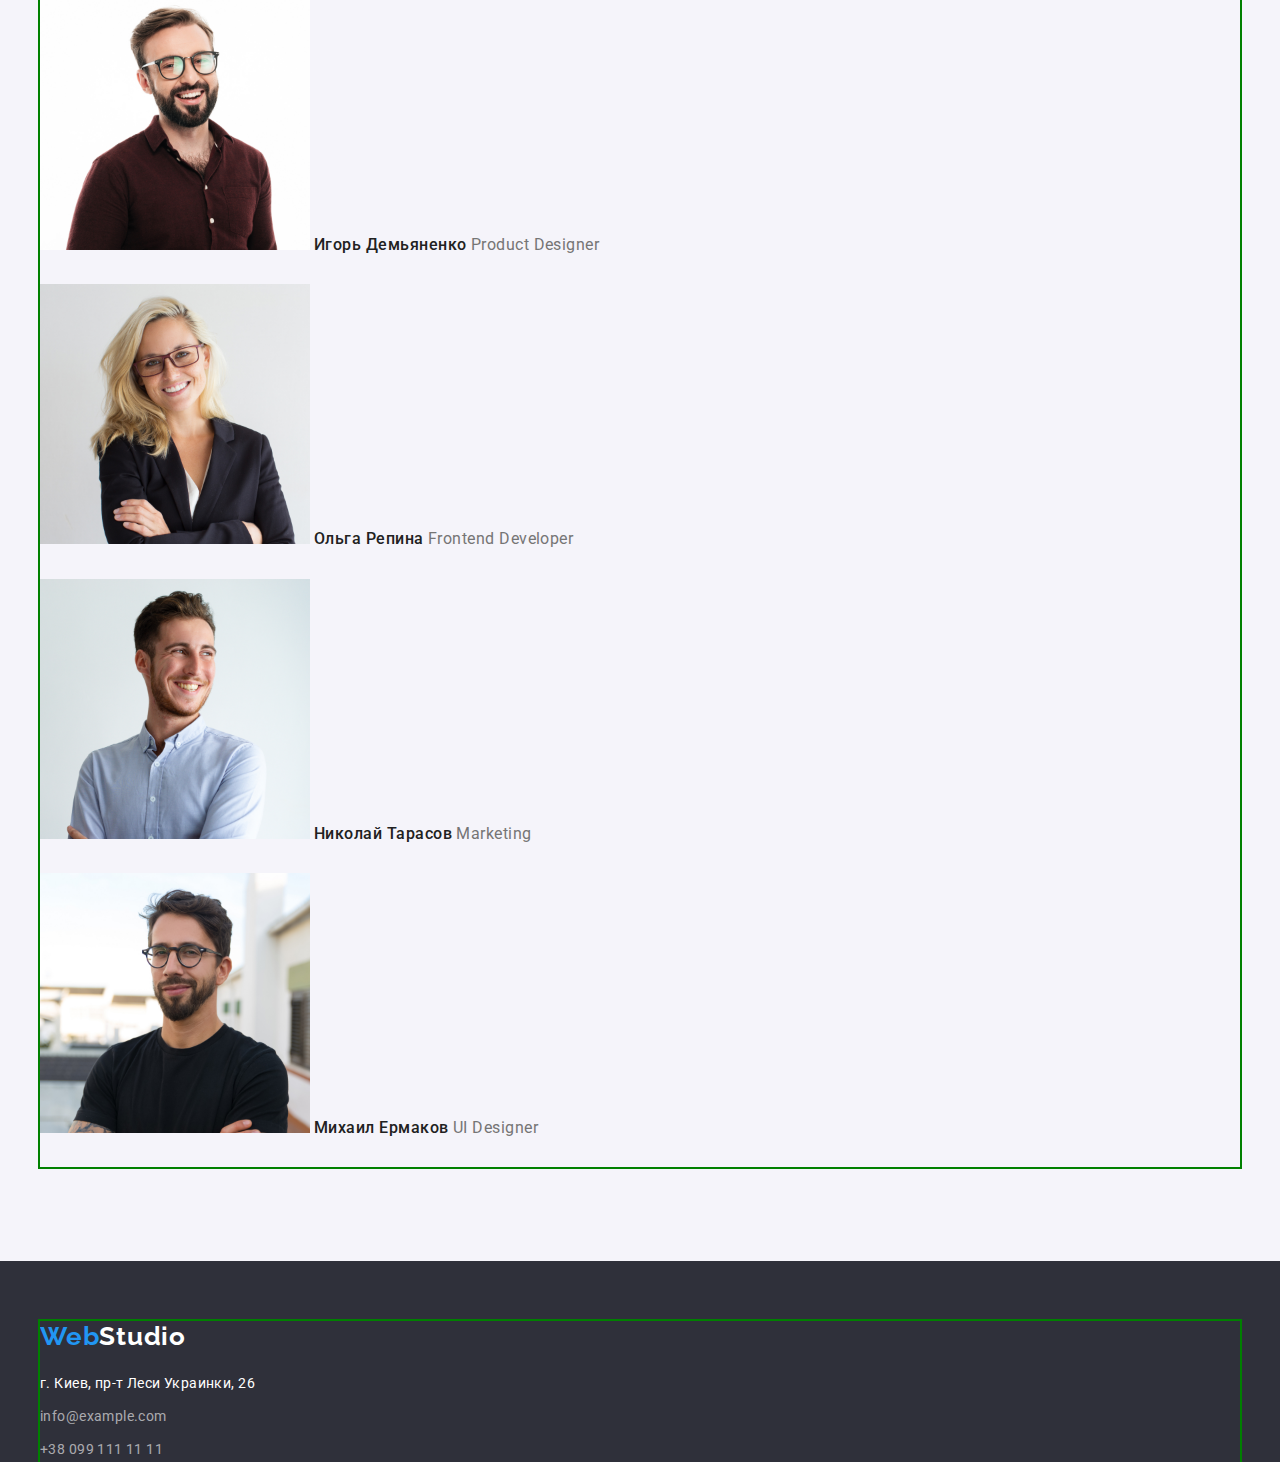
==== commit e1a41662: "начала флекс" ====
--- a/index.html
+++ b/index.html
@@ -20,24 +20,30 @@
   <body>
     <!--Хедер-->
     <header class="header">
-      <div class="container">
+      <div class="container site-nav">
         <a href="./index.html" class="header-logo"
           ><span class="web-logo" lang="en">Web</span>Studio</a
         >
-        <nav class="site-nav">
-          <ul>
-            <li><a href="./index.html" class="nav-link current">Студия</a></li>
-            <li><a href="./portfolio.html" class="nav-link">Портфолио</a></li>
-            <li><a href="" class="nav-link">Контакты</a></li>
+        <nav>
+          <ul class="nav">
+            <li class="nav-item">
+              <a href="./index.html" class="nav-link current">Студия</a>
+            </li>
+            <li class="nav-item">
+              <a href="./portfolio.html" class="nav-link">Портфолио</a>
+            </li>
+            <li class="nav-item">
+              <a href="" class="nav-link">Контакты</a>
+            </li>
           </ul>
         </nav>
-        <ul>
-          <li>
+        <ul class="header-contact-list">
+          <li class="header-contact-item">
             <a href="mailto:info@devstudio.com" class="contact-link"
               >info@devstudio.com</a
             >
           </li>
-          <li>
+          <li class="header-contact-item">
             <a href="tel:+380961111111" class="contact-link"
               >+38 096 111 11 11</a
             >
@@ -54,10 +60,10 @@
         </div>
       </section>
       <!--Особенности-->
-      <section class="section">
+      <section class="feature-section">
         <!--<h2>Особенности</h2>-->
         <div class="container">
-          <ul>
+          <ul class="feature-list">
             <li>
               <h3 class="feature-title">Внимание к деталям</h3>
               <p class="feature-text">
@@ -90,10 +96,10 @@
         </div>
       </section>
       <!--Чем мы занимаемся-->
-      <section class="section">
-        <div class="container">
-          <h2 class="section-title">Чем мы занимаемся</h2>
-          <ul>
+      <section class="review-section">
+        <div class="container">
+          <h2 class="review-title">Чем мы занимаемся</h2>
+          <ul class="review-list">
             <li>
               <img
                 src="./images/img1.jpg"
@@ -124,9 +130,9 @@
       <!--Наша команда-->
       <section class="team-section">
         <div class="container">
-          <h2 class="section-title">Наша команда</h2>
+          <h2 class="team-title">Наша команда</h2>
           <ul>
-            <li>
+            <li class="teammate">
               <img
                 src="./images/igor-demyanenko.jpg"
                 alt="Фото Игоря Демьяненко"
@@ -136,7 +142,7 @@
               <h3 class="teammate-title">Игорь Демьяненко</h3>
               <p class="teammate-position" lang="en">Product Designer</p>
             </li>
-            <li>
+            <li class="teammate">
               <img
                 src="./images/olga-repina.jpg"
                 alt="Фото Ольги Репиной"
@@ -146,7 +152,7 @@
               <h3 class="teammate-title">Ольга Репина</h3>
               <p class="teammate-position" lang="en">Frontend Developer</p>
             </li>
-            <li>
+            <li class="teammate">
               <img
                 src="./images/nickolay-tarasov.jpg"
                 alt="Фото Николая Тарасова"
@@ -156,7 +162,7 @@
               <h3 class="teammate-title">Николай Тарасов</h3>
               <p class="teammate-position" lang="en">Marketing</p>
             </li>
-            <li>
+            <li class="teammate">
               <img
                 src="./images/michail-ermakov.jpg"
                 alt="Фото Михаила Ермакова"
--- a/css/styles.css
+++ b/css/styles.css
@@ -17,10 +17,10 @@
   font-family: Roboto, sans-serif;
 }
 .container {
-  width: 1230px;
-  padding: 0 15px 0;
+  width: 1200px;
+  padding: 0;
   margin: 0 auto;
-  outline: 2px solid tomato;
+  outline: 2px solid green;
 }
 ul {
   list-style: none;
@@ -45,9 +45,13 @@
 .header {
   background-color: var(--header-background-color);
 }
-
+.site-nav {
+  display: flex;
+  align-items: center;
+}
 /* Логотип */
 .header-logo {
+  margin-right: 94px;
   color: var(--logo-text-color);
 }
 .footer-logo {
@@ -68,20 +72,33 @@
 .header-logo:hover,
 .header-logo:focus,
 .header-logo:active,
+.footer-logo:hover,
+.footer-logo:focus,
+.footer-log:active,
 .web-logo:hover,
 .web-logo:focus,
-.web-logo:active,
-.footer-logo:hover,
-.footer-logo:focus,
-.footer-log:active {
+.web-logo:active {
   color: var(--accent-color);
 }
 /* Навигация */
+.nav {
+  display: flex;
+}
+.nav-item:not(:last-child) {
+  margin-right: 50px;
+}
 .nav-link {
   color: var(--title-text-color);
 }
 .nav-link.current {
   color: var(--accent-color);
+}
+.header-contact-list {
+  display: flex;
+  margin-left: auto;
+}
+.header-contact-item:first-child {
+  margin-right: 50px;
 }
 .contact-link {
   color: inherit;
@@ -107,10 +124,12 @@
 /* Шапка */
 .main-section {
   background-color: var(--second-background-color);
+  padding-top: 200px;
+  padding-bottom: 200px;
 }
 .main-title {
-  display: inline-block;
-  margin: 200px 252px 0;
+  margin-left: 252px;
+  margin-right: 252px;
   color: var(--active-text-color);
   font-size: 44px;
   font-weight: 900;
@@ -120,8 +139,9 @@
 }
 .primary-button {
   display: inline-block;
-  margin: 30px 500px 200px;
-  min-width: 144px;
+  margin-top: 30px;
+  margin-left: 500px;
+  min-width: 136px;
   padding: 10px 30px;
   border: 0;
   border-radius: 4px;
@@ -143,10 +163,17 @@
   color: var(--active-text-color);
 }
 /* Особенности */
+.feature-list {
+  display: flex;
+  justify-content: space-between;
+}
+.feature-section {
+  padding-top: 94px;
+  padding-bottom: 94px;
+  background-color: violet;
+}
 .feature-title {
   display: inline-block;
-  margin-top: 94px;
-  margin-bottom: 10px;
   color: var(--title-text-color);
   font-size: 14px;
   font-weight: 700;
@@ -154,15 +181,20 @@
   letter-spacing: 0.03em;
 }
 .feature-text {
+  display: inline-block;
+  margin-top: 10px;
   font-size: 14px;
   line-height: 1.71;
   letter-spacing: 0.03em;
 }
-/* Чем мы занимаемся + Наша команда */
-.section-title {
-  display: inline-block;
-  margin-top: 94px;
-  margin-bottom: 50px;
+/* Чем мы занимаемся */
+.review-section {
+  padding-bottom: 94px;
+  background-color: yellowgreen;
+}
+.review-title {
+  display: inline-block;
+  margin: 0 410px 50px;
   color: var(--title-text-color);
   font-size: 36px;
   font-weight: 700;
@@ -170,14 +202,31 @@
   letter-spacing: 0.03em;
   text-align: center;
 }
+.review-list {
+  display: flex;
+}
+/*  Наша команда */
 .team-section {
+  background-color: var(--team-background-color);
   padding-top: 94px;
-  background-color: var(--team-background-color);
+  padding-bottom: 94px;
+}
+.team-title {
+  display: inline-block;
+  margin: 0 460px 50px;
+  color: var(--title-text-color);
+  font-size: 36px;
+  font-weight: 700;
+  line-height: 1.17;
+  letter-spacing: 0.03em;
+  text-align: center;
+}
+.teammate {
+  padding-bottom: 30px;
 }
 .teammate-title {
   display: inline-block;
   margin-top: 30px;
-  margin-bottom: 10px;
   color: var(--title-text-color);
   font-size: 16px;
   font-weight: 500;
@@ -186,6 +235,8 @@
   text-align: center;
 }
 .teammate-position {
+  display: inline-block;
+  margin-top: 10px;
   font-size: 16px;
   line-height: 1.19;
   letter-spacing: 0.03em;
@@ -194,12 +245,17 @@
 /* Футер */
 .footer {
   background-color: var(--second-background-color);
+  padding-top: 60px;
 }
 .map-link {
   color: var(--active-text-color);
+  display: inline-block;
+  margin-top: 20px;
 }
 .footer-contact-link {
   color: var(--footer-contact-link-color);
+  display: inline-block;
+  margin-top: 9px;
 }
 .map-link,
 .footer-contact-link {
@@ -218,6 +274,10 @@
 }
 
 /* Портфолио */
+.portfolio-section {
+  padding-top: 94px;
+  padding-bottom: 94px;
+}
 .secondary-button {
   display: inline-block;
   border-radius: 4px;
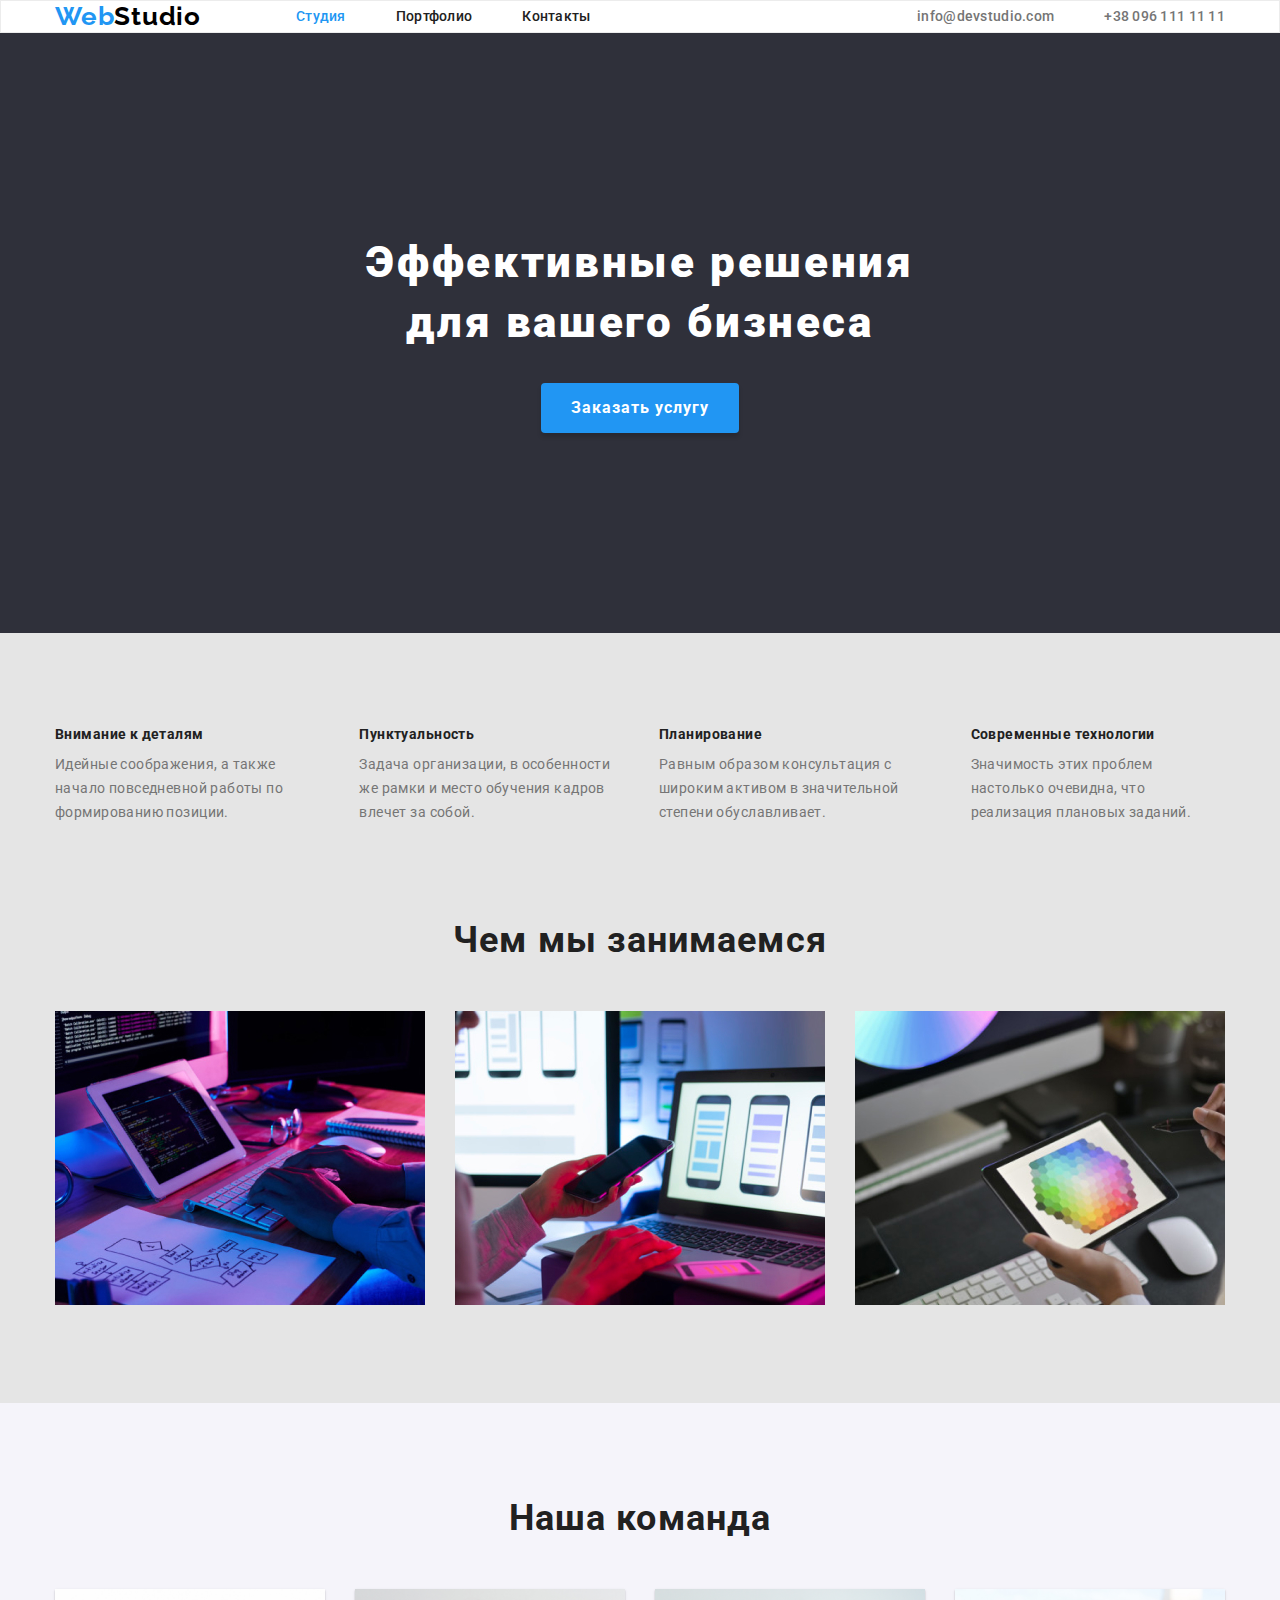
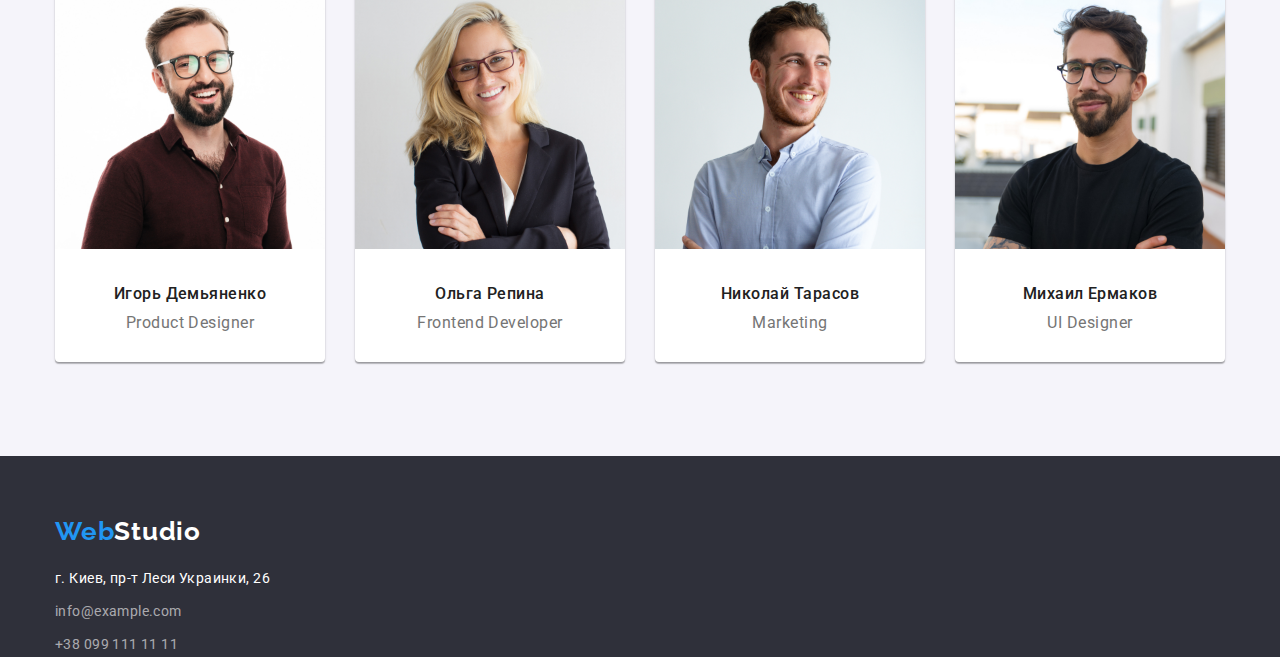
==== commit 71d2b707: "Доделала дз-3" ====
--- a/index.html
+++ b/index.html
@@ -61,32 +61,32 @@
       </section>
       <!--Особенности-->
       <section class="feature-section">
-        <!--<h2>Особенности</h2>-->
-        <div class="container">
+        <div class="container">
+          <h2 class="feature-title">Особенности</h2>
           <ul class="feature-list">
-            <li>
-              <h3 class="feature-title">Внимание к деталям</h3>
+            <li class="feature-item">
+              <h3 class="feature-subtitle">Внимание к деталям</h3>
               <p class="feature-text">
                 Идейные соображения, а также начало повседневной работы по
                 формированию позиции.
               </p>
             </li>
-            <li>
-              <h3 class="feature-title">Пунктуальность</h3>
+            <li class="feature-item">
+              <h3 class="feature-subtitle">Пунктуальность</h3>
               <p class="feature-text">
                 Задача организации, в особенности же рамки и место обучения
                 кадров влечет за собой.
               </p>
             </li>
-            <li>
-              <h3 class="feature-title">Планирование</h3>
+            <li class="feature-item">
+              <h3 class="feature-subtitle">Планирование</h3>
               <p class="feature-text">
                 Равным образом консультация с широким активом в значительной
                 степени обуславливает.
               </p>
             </li>
-            <li>
-              <h3 class="feature-title">Современные технологии</h3>
+            <li class="feature-item">
+              <h3 class="feature-subtitle">Современные технологии</h3>
               <p class="feature-text">
                 Значимость этих проблем настолько очевидна, что реализация
                 плановых заданий.
@@ -131,8 +131,8 @@
       <section class="team-section">
         <div class="container">
           <h2 class="team-title">Наша команда</h2>
-          <ul>
-            <li class="teammate">
+          <ul class="team-list">
+            <li class="team-item">
               <img
                 src="./images/igor-demyanenko.jpg"
                 alt="Фото Игоря Демьяненко"
@@ -142,7 +142,7 @@
               <h3 class="teammate-title">Игорь Демьяненко</h3>
               <p class="teammate-position" lang="en">Product Designer</p>
             </li>
-            <li class="teammate">
+            <li class="team-item">
               <img
                 src="./images/olga-repina.jpg"
                 alt="Фото Ольги Репиной"
@@ -152,7 +152,7 @@
               <h3 class="teammate-title">Ольга Репина</h3>
               <p class="teammate-position" lang="en">Frontend Developer</p>
             </li>
-            <li class="teammate">
+            <li class="team-item">
               <img
                 src="./images/nickolay-tarasov.jpg"
                 alt="Фото Николая Тарасова"
@@ -162,7 +162,7 @@
               <h3 class="teammate-title">Николай Тарасов</h3>
               <p class="teammate-position" lang="en">Marketing</p>
             </li>
-            <li class="teammate">
+            <li class="team-item">
               <img
                 src="./images/michail-ermakov.jpg"
                 alt="Фото Михаила Ермакова"
--- a/css/styles.css
+++ b/css/styles.css
@@ -18,20 +18,13 @@
 }
 .container {
   width: 1200px;
-  padding: 0;
+  padding: 0 15px;
   margin: 0 auto;
-  outline: 2px solid green;
 }
 ul {
   list-style: none;
   padding: 0;
   margin: 0;
-}
-a {
-  text-decoration: none;
-}
-address {
-  font-style: normal;
 }
 h1,
 h2,
@@ -40,18 +33,16 @@
   margin: 0;
   padding: 0;
 }
-
-/* Хедер */
-.header {
-  background-color: var(--header-background-color);
-}
-.site-nav {
-  display: flex;
-  align-items: center;
-}
+a {
+  text-decoration: none;
+}
+address {
+  font-style: normal;
+}
+
 /* Логотип */
 .header-logo {
-  margin-right: 94px;
+  margin-right: 95px;
   color: var(--logo-text-color);
 }
 .footer-logo {
@@ -80,7 +71,17 @@
 .web-logo:active {
   color: var(--accent-color);
 }
+
+/* Хедер */
+.header {
+  background-color: var(--header-background-color);
+  border: 1px solid #ececec;
+}
 /* Навигация */
+.site-nav {
+  display: flex;
+  align-items: center;
+}
 .nav {
   display: flex;
 }
@@ -123,32 +124,35 @@
 }
 /* Шапка */
 .main-section {
-  background-color: var(--second-background-color);
   padding-top: 200px;
   padding-bottom: 200px;
+
+  background-color: var(--second-background-color);
+
+  text-align: center;
 }
 .main-title {
-  margin-left: 252px;
-  margin-right: 252px;
-  color: var(--active-text-color);
+  margin: 0 267px 30px;
+
+  color: var(--active-text-color);
+
   font-size: 44px;
   font-weight: 900;
   line-height: 1.36;
   letter-spacing: 0.06em;
-  text-align: center;
 }
 .primary-button {
   display: inline-block;
-  margin-top: 30px;
-  margin-left: 500px;
   min-width: 136px;
   padding: 10px 30px;
   border: 0;
   border-radius: 4px;
+
   background-color: var(--accent-color);
   box-shadow: 0px 4px 4px rgba(0, 0, 0, 0.15);
   color: var(--active-text-color);
   cursor: pointer;
+
   font-family: inherit;
   font-size: 16px;
   font-weight: 700;
@@ -162,40 +166,46 @@
   background-color: var(--accent-color);
   color: var(--active-text-color);
 }
+
 /* Особенности */
-.feature-list {
-  display: flex;
-  justify-content: space-between;
-}
 .feature-section {
   padding-top: 94px;
   padding-bottom: 94px;
-  background-color: violet;
 }
 .feature-title {
-  display: inline-block;
-  color: var(--title-text-color);
+  display: none;
+}
+.feature-list {
+  display: flex;
+}
+.feature-item:not(:last-child) {
+  margin-right: 30px;
+}
+.feature-subtitle {
+  margin-bottom: 10px;
+
+  color: var(--title-text-color);
+
   font-size: 14px;
   font-weight: 700;
   line-height: 1.14;
   letter-spacing: 0.03em;
 }
 .feature-text {
-  display: inline-block;
-  margin-top: 10px;
   font-size: 14px;
   line-height: 1.71;
   letter-spacing: 0.03em;
 }
+
 /* Чем мы занимаемся */
 .review-section {
   padding-bottom: 94px;
-  background-color: yellowgreen;
 }
 .review-title {
-  display: inline-block;
-  margin: 0 410px 50px;
-  color: var(--title-text-color);
+  margin-bottom: 50px;
+
+  color: var(--title-text-color);
+
   font-size: 36px;
   font-weight: 700;
   line-height: 1.17;
@@ -204,30 +214,44 @@
 }
 .review-list {
   display: flex;
-}
+  justify-content: space-between;
+}
+
 /*  Наша команда */
 .team-section {
-  background-color: var(--team-background-color);
   padding-top: 94px;
   padding-bottom: 94px;
+
+  background-color: var(--team-background-color);
 }
 .team-title {
-  display: inline-block;
-  margin: 0 460px 50px;
-  color: var(--title-text-color);
+  margin-bottom: 50px;
+
+  color: var(--title-text-color);
+
   font-size: 36px;
   font-weight: 700;
   line-height: 1.17;
   letter-spacing: 0.03em;
   text-align: center;
 }
-.teammate {
+.team-list {
+  display: flex;
+  justify-content: space-between;
+}
+.team-item {
   padding-bottom: 30px;
+
+  background: var(--header-background-color);
+  box-shadow: 0px 1px 3px rgba(0, 0, 0, 0.12), 0px 1px 1px rgba(0, 0, 0, 0.14),
+    0px 2px 1px rgba(0, 0, 0, 0.2);
+  border-radius: 0px 0px 4px 4px;
 }
 .teammate-title {
-  display: inline-block;
   margin-top: 30px;
-  color: var(--title-text-color);
+
+  color: var(--title-text-color);
+
   font-size: 16px;
   font-weight: 500;
   line-height: 1.19;
@@ -235,27 +259,31 @@
   text-align: center;
 }
 .teammate-position {
-  display: inline-block;
   margin-top: 10px;
+
   font-size: 16px;
   line-height: 1.19;
   letter-spacing: 0.03em;
   text-align: center;
 }
+
 /* Футер */
 .footer {
+  padding-top: 60px;
+
   background-color: var(--second-background-color);
-  padding-top: 60px;
 }
 .map-link {
-  color: var(--active-text-color);
   display: inline-block;
   margin-top: 20px;
+
+  color: var(--active-text-color);
 }
 .footer-contact-link {
-  color: var(--footer-contact-link-color);
   display: inline-block;
   margin-top: 9px;
+
+  color: var(--footer-contact-link-color);
 }
 .map-link,
 .footer-contact-link {
@@ -278,12 +306,26 @@
   padding-top: 94px;
   padding-bottom: 94px;
 }
+.title {
+  display: none;
+}
+.filter-list {
+  display: flex;
+  margin-bottom: 50px;
+  justify-content: center;
+}
+.filter-button-items:not(:last-child) {
+  margin-right: 8px;
+}
 .secondary-button {
   display: inline-block;
   border-radius: 4px;
+  border: 0;
+
   background-color: var(--secondary-button-background-color);
   color: var(--title-text-color);
   cursor: pointer;
+
   font-family: inherit;
   font-size: 16px;
   font-weight: 500;
@@ -299,8 +341,32 @@
   box-shadow: 0px 3px 1px rgba(0, 0, 0, 0.1), 0px 1px 2px rgba(0, 0, 0, 0.08),
     0px 2px 2px rgba(0, 0, 0, 0.12);
 }
+.project-list {
+  display: flex;
+  flex-wrap: wrap;
+}
+.project-item {
+  width: 370px;
+  margin-right: 30px;
+  margin-bottom: 30px;
+  border: 1px solid #eeeeee;
+
+  background-color: var(--header-background-color);
+}
+.project-item:nth-child(3n) {
+  margin-right: 0;
+}
+.project-item:nth-last-child(-n + 3) {
+  margin-bottom: 0;
+}
+.project-text-conteiner {
+  padding: 20px 24px;
+}
 .project-title {
-  color: var(--title-text-color);
+  margin-bottom: 4px;
+
+  color: var(--title-text-color);
+
   font-size: 18px;
   font-weight: 700;
   line-height: 2;
@@ -308,6 +374,7 @@
 }
 .project-text {
   color: var(--primary-text-color);
+
   font-size: 16px;
   font-weight: 400;
   line-height: 1.88;
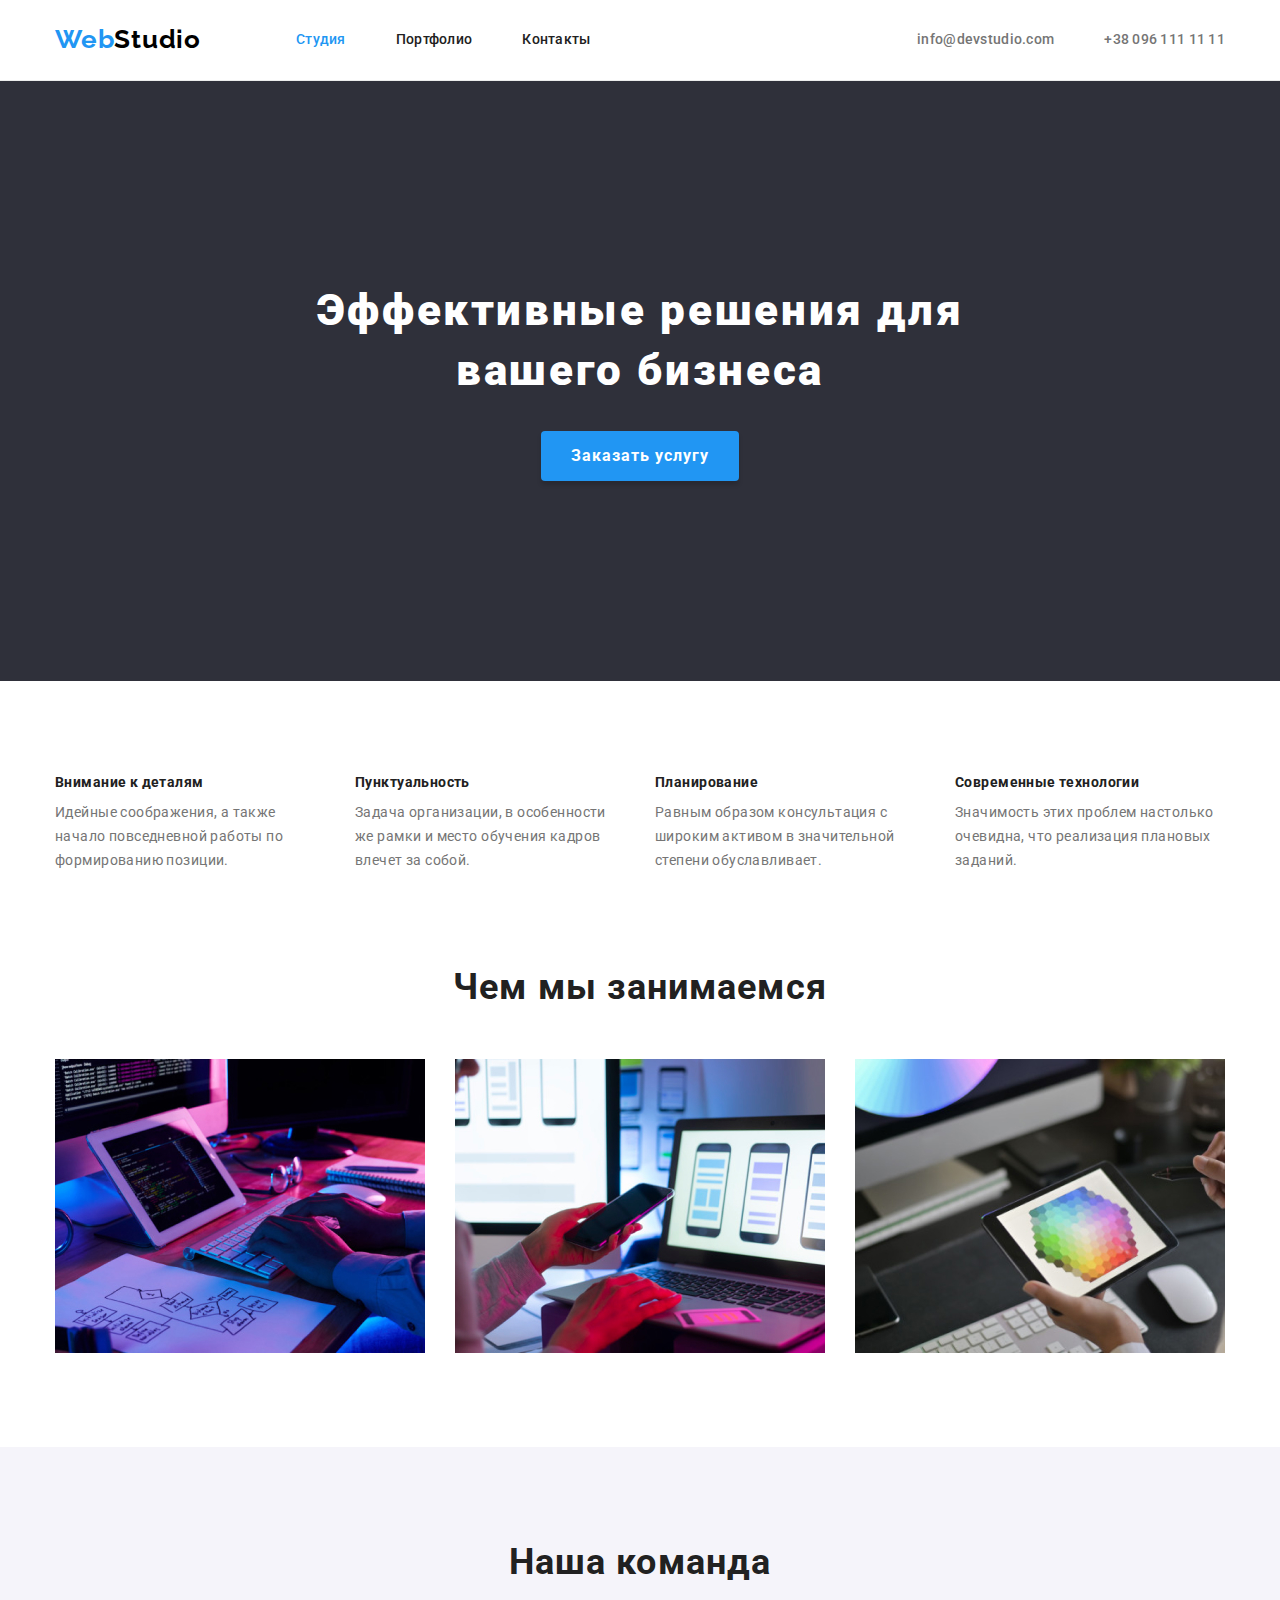
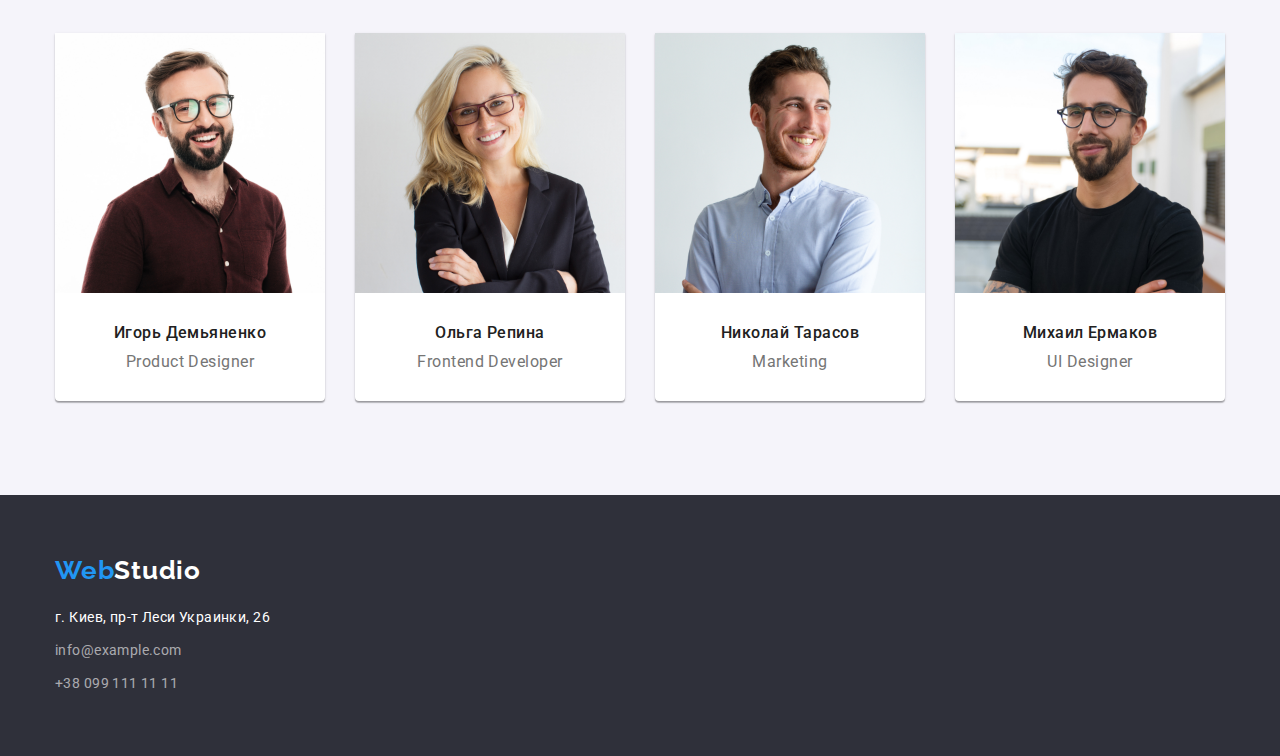
==== commit 6a5772db: "по метору Катерине-спрятала заголовок и поменяла фон" ====
--- a/index.html
+++ b/index.html
@@ -62,7 +62,7 @@
       <!--Особенности-->
       <section class="feature-section">
         <div class="container">
-          <h2 class="feature-title">Особенности</h2>
+          <h2 class="visually-hidden">Особенности</h2>
           <ul class="feature-list">
             <li class="feature-item">
               <h3 class="feature-subtitle">Внимание к деталям</h3>
--- a/css/styles.css
+++ b/css/styles.css
@@ -1,19 +1,18 @@
 :root {
-  --header-background-color: #ffffff;
-  --primary-background-color: #e5e5e5;
-  --second-background-color: #2f303a;
-  --team-background-color: #f5f4fa;
-  --logo-text-color: #000000;
+  --primary-color: #ffffff;
+  --primary-shade-color: #f5f4fa;
+  --secondary-color: #2f303a;
+  --primary-text-color: #757575;
+  --shadow-text-color: rgba(255, 255, 255, 0.6);
+  --secondary-text-color: #000000;
+  --tertiary-text-color: #212121;
   --accent-color: #2196f3;
-  --active-text-color: #ffffff;
-  --primary-text-color: #757575;
-  --title-text-color: #212121;
-  --footer-contact-link-color: rgba(255, 255, 255, 0.6);
-  --secondary-button-background-color: #f5f4fa;
+  --border-color: #ececec;
+  --border2-color: #eeeeee;
 }
 body {
   color: var(--primary-text-color);
-  background-color: var(--primary-background-color);
+  background-color: var(--primary-color);
   font-family: Roboto, sans-serif;
 }
 .container {
@@ -39,14 +38,29 @@
 address {
   font-style: normal;
 }
+img {
+  display: block;
+}
+/* Скрытие заголовков */
+.visually-hidden {
+  position: absolute;
+  width: 1px;
+  height: 1px;
+  margin: -1px;
+  border: 0;
+  padding: 0;
+  white-space: nowrap;
+  clip-path: inset(100%);
+  clip: rect(0 0 0 0);
+  overflow: hidden;
+}
 
 /* Логотип */
 .header-logo {
-  margin-right: 95px;
-  color: var(--logo-text-color);
+  color: var(--secondary-text-color);
 }
 .footer-logo {
-  color: var(--active-text-color);
+  color: var(--primary-color);
 }
 .web-logo {
   color: var(--accent-color);
@@ -60,22 +74,11 @@
   line-height: 1.2;
   letter-spacing: 0.03em;
 }
-.header-logo:hover,
-.header-logo:focus,
-.header-logo:active,
-.footer-logo:hover,
-.footer-logo:focus,
-.footer-log:active,
-.web-logo:hover,
-.web-logo:focus,
-.web-logo:active {
-  color: var(--accent-color);
-}
 
 /* Хедер */
 .header {
-  background-color: var(--header-background-color);
-  border: 1px solid #ececec;
+  background-color: var(--primary-color);
+  border-bottom: 1px solid var(--border-color);
 }
 /* Навигация */
 .site-nav {
@@ -84,12 +87,14 @@
 }
 .nav {
   display: flex;
-}
+  margin-left: 95px;
+}
+
 .nav-item:not(:last-child) {
   margin-right: 50px;
 }
 .nav-link {
-  color: var(--title-text-color);
+  color: var(--tertiary-text-color);
 }
 .nav-link.current {
   color: var(--accent-color);
@@ -106,6 +111,9 @@
 }
 .nav-link,
 .contact-link {
+  display: block;
+  padding: 32px 0;
+
   font-size: 14px;
   font-weight: 500;
   line-height: 1.14;
@@ -116,25 +124,22 @@
 .nav-link:active,
 .contact-link:hover,
 .contact-link:focus,
-.contact-link:active,
-.nav-link.current:hover,
-.nav-link.current:focus,
-.nav-link.current:active {
+.contact-link:active {
   color: var(--accent-color);
 }
 /* Шапка */
 .main-section {
-  padding-top: 200px;
-  padding-bottom: 200px;
-
-  background-color: var(--second-background-color);
+  padding: 200px 0;
+
+  background-color: var(--secondary-color);
 
   text-align: center;
 }
 .main-title {
-  margin: 0 267px 30px;
-
-  color: var(--active-text-color);
+  margin: 0 auto 30px;
+  max-width: 696px;
+
+  color: var(--primary-color);
 
   font-size: 44px;
   font-weight: 900;
@@ -150,7 +155,7 @@
 
   background-color: var(--accent-color);
   box-shadow: 0px 4px 4px rgba(0, 0, 0, 0.15);
-  color: var(--active-text-color);
+  color: var(--primary-color);
   cursor: pointer;
 
   font-family: inherit;
@@ -164,27 +169,24 @@
 .primary-button:focus,
 .primary-button:active {
   background-color: var(--accent-color);
-  color: var(--active-text-color);
+  color: var(--primary-color);
 }
 
 /* Особенности */
 .feature-section {
-  padding-top: 94px;
-  padding-bottom: 94px;
-}
-.feature-title {
-  display: none;
+  padding: 94px 0;
 }
 .feature-list {
   display: flex;
-}
-.feature-item:not(:last-child) {
-  margin-right: 30px;
+  justify-content: space-between;
+}
+.feature-item {
+  width: 270px;
 }
 .feature-subtitle {
   margin-bottom: 10px;
 
-  color: var(--title-text-color);
+  color: var(--tertiary-text-color);
 
   font-size: 14px;
   font-weight: 700;
@@ -197,37 +199,15 @@
   letter-spacing: 0.03em;
 }
 
-/* Чем мы занимаемся */
+/* Чем мы занимаемся + Наша команда*/
 .review-section {
   padding-bottom: 94px;
 }
-.review-title {
-  margin-bottom: 50px;
-
-  color: var(--title-text-color);
-
-  font-size: 36px;
-  font-weight: 700;
-  line-height: 1.17;
-  letter-spacing: 0.03em;
-  text-align: center;
-}
-.review-list {
-  display: flex;
-  justify-content: space-between;
-}
-
-/*  Наша команда */
-.team-section {
-  padding-top: 94px;
-  padding-bottom: 94px;
-
-  background-color: var(--team-background-color);
-}
+.review-title,
 .team-title {
   margin-bottom: 50px;
 
-  color: var(--title-text-color);
+  color: var(--tertiary-text-color);
 
   font-size: 36px;
   font-weight: 700;
@@ -235,14 +215,20 @@
   letter-spacing: 0.03em;
   text-align: center;
 }
+.review-list,
 .team-list {
   display: flex;
   justify-content: space-between;
+}
+.team-section {
+  padding: 94px 0;
+
+  background-color: var(--primary-shade-color);
 }
 .team-item {
   padding-bottom: 30px;
 
-  background: var(--header-background-color);
+  background: var(--primary-color);
   box-shadow: 0px 1px 3px rgba(0, 0, 0, 0.12), 0px 1px 1px rgba(0, 0, 0, 0.14),
     0px 2px 1px rgba(0, 0, 0, 0.2);
   border-radius: 0px 0px 4px 4px;
@@ -250,7 +236,7 @@
 .teammate-title {
   margin-top: 30px;
 
-  color: var(--title-text-color);
+  color: var(--tertiary-text-color);
 
   font-size: 16px;
   font-weight: 500;
@@ -269,21 +255,21 @@
 
 /* Футер */
 .footer {
-  padding-top: 60px;
-
-  background-color: var(--second-background-color);
+  padding: 60px 0;
+
+  background-color: var(--secondary-color);
 }
 .map-link {
   display: inline-block;
   margin-top: 20px;
 
-  color: var(--active-text-color);
+  color: var(--primary-color);
 }
 .footer-contact-link {
   display: inline-block;
   margin-top: 9px;
 
-  color: var(--footer-contact-link-color);
+  color: var(--shadow-text-color);
 }
 .map-link,
 .footer-contact-link {
@@ -303,12 +289,9 @@
 
 /* Портфолио */
 .portfolio-section {
-  padding-top: 94px;
-  padding-bottom: 94px;
-}
-.title {
-  display: none;
-}
+  padding: 94px 0;
+}
+
 .filter-list {
   display: flex;
   margin-bottom: 50px;
@@ -319,11 +302,12 @@
 }
 .secondary-button {
   display: inline-block;
+  padding: 6px 22px;
   border-radius: 4px;
   border: 0;
 
-  background-color: var(--secondary-button-background-color);
-  color: var(--title-text-color);
+  background-color: var(--primary-shade-color);
+  color: var(--tertiary-text-color);
   cursor: pointer;
 
   font-family: inherit;
@@ -337,7 +321,7 @@
 .secondary-button:hover,
 .secondary-button:active {
   background-color: var(--accent-color);
-  color: var(--active-text-color);
+  color: var(--primary-color);
   box-shadow: 0px 3px 1px rgba(0, 0, 0, 0.1), 0px 1px 2px rgba(0, 0, 0, 0.08),
     0px 2px 2px rgba(0, 0, 0, 0.12);
 }
@@ -347,11 +331,7 @@
 }
 .project-item {
   width: 370px;
-  margin-right: 30px;
-  margin-bottom: 30px;
-  border: 1px solid #eeeeee;
-
-  background-color: var(--header-background-color);
+  margin: 0 30px 30px 0;
 }
 .project-item:nth-child(3n) {
   margin-right: 0;
@@ -361,11 +341,14 @@
 }
 .project-text-conteiner {
   padding: 20px 24px;
+  border: 1px solid var(--border2-color);
+
+  background-color: var(--primary-color);
 }
 .project-title {
   margin-bottom: 4px;
 
-  color: var(--title-text-color);
+  color: var(--tertiary-text-color);
 
   font-size: 18px;
   font-weight: 700;
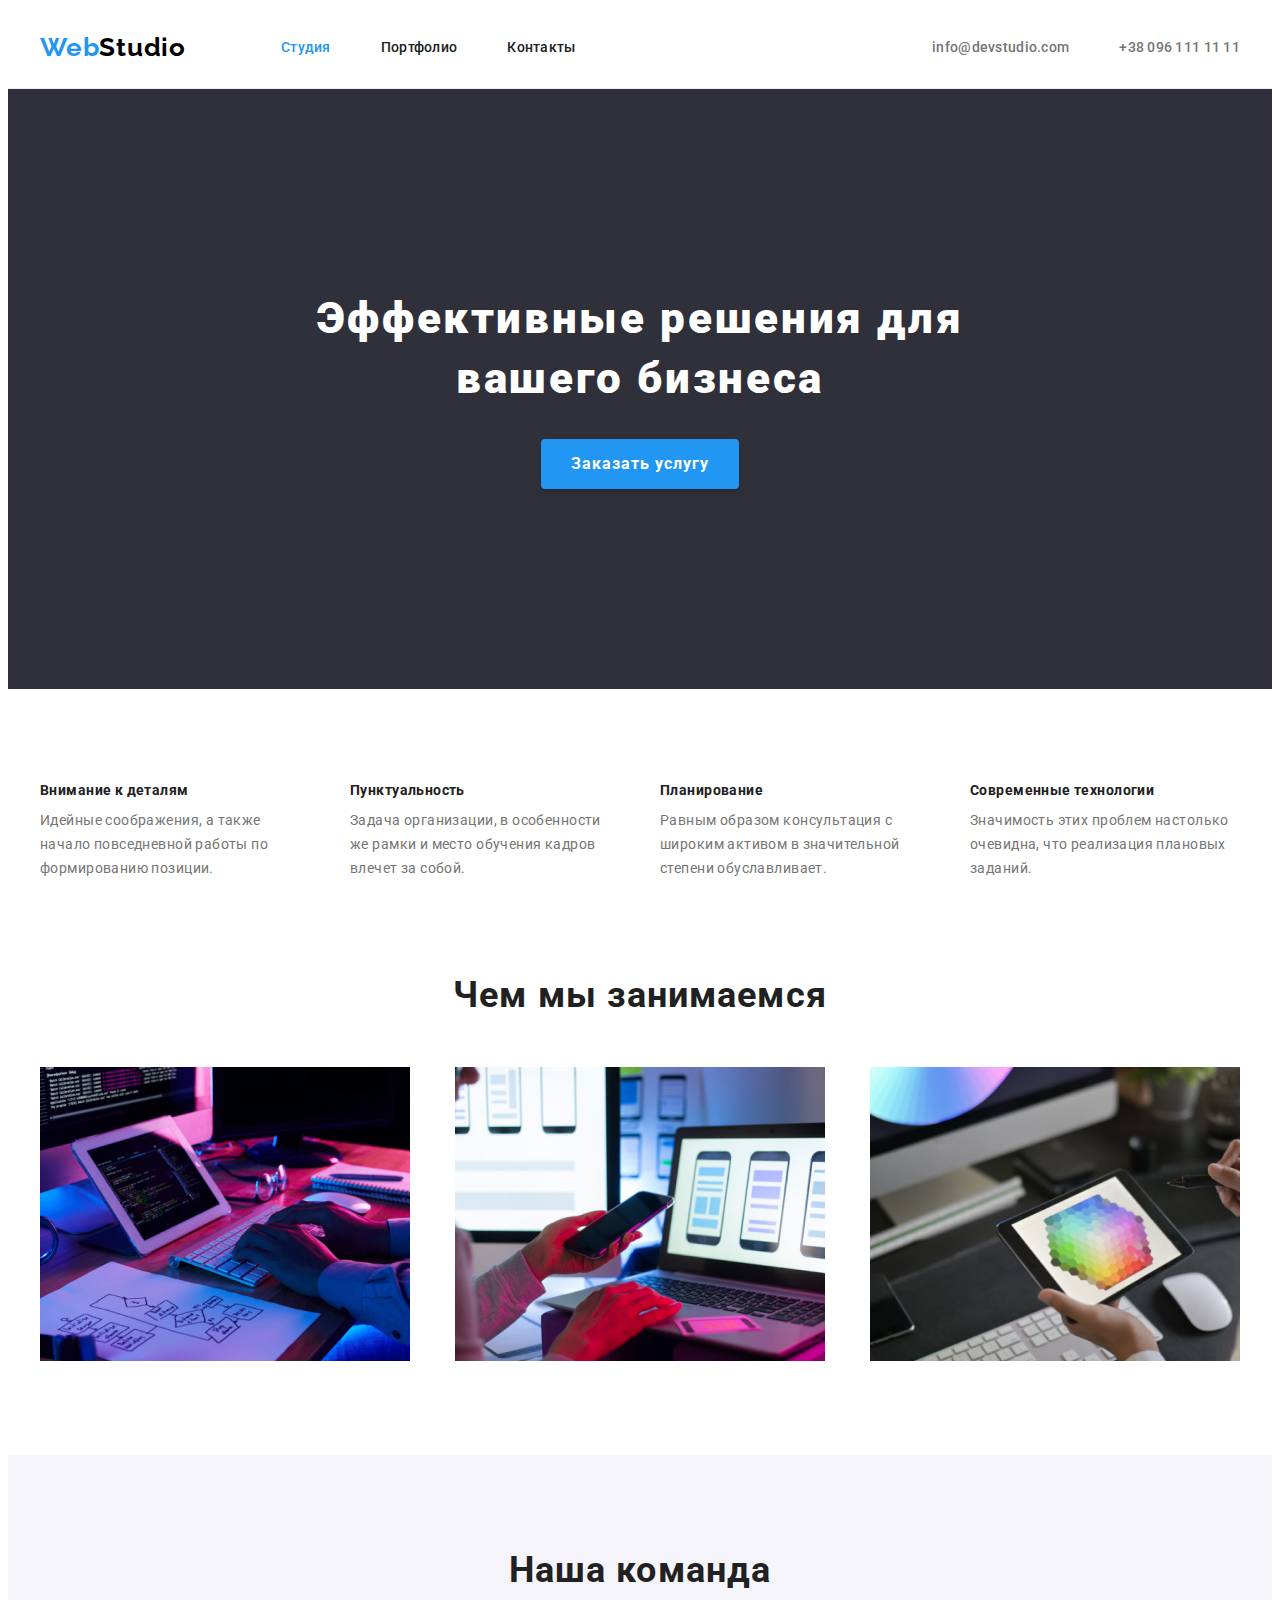
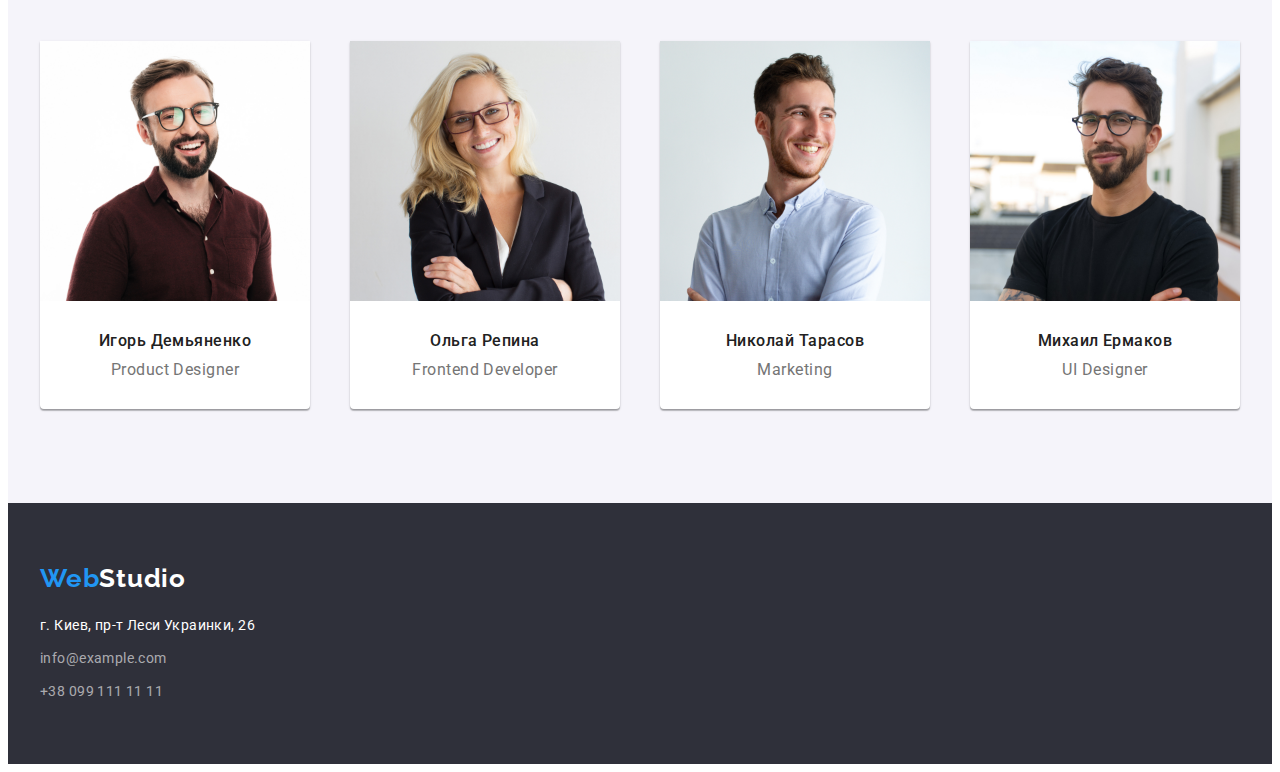
==== commit efa97355: "добавила нормализатор линком" ====
--- a/index.html
+++ b/index.html
@@ -14,6 +14,9 @@
     <link
       rel="stylesheet"
       href="https://cdnjs.cloudflare.com/ajax/libs/modern-normalize/1.1.0/modern-normalize.min.css"
+      integrity="sha512-wpPYUAdjBVSE4KJnH1VR1HeZfpl1ub8YT/NKx4PuQ5NmX2tKuGu6U/JRp5y+Y8XG2tV+wKQpNHVUX03MfMFn9Q=="
+      crossorigin="anonymous"
+      referrerpolicy="no-referrer"
     />
     <link rel="stylesheet" href="./css/styles.css" />
   </head>
--- a/css/styles.css
+++ b/css/styles.css
@@ -341,8 +341,9 @@
 }
 .project-text-conteiner {
   padding: 20px 24px;
-  border: 1px solid var(--border2-color);
-
+  border-right: 1px solid var(--border2-color);
+  border-bottom: 1px solid var(--border2-color);
+  border-left: 1px solid var(--border2-color);
   background-color: var(--primary-color);
 }
 .project-title {
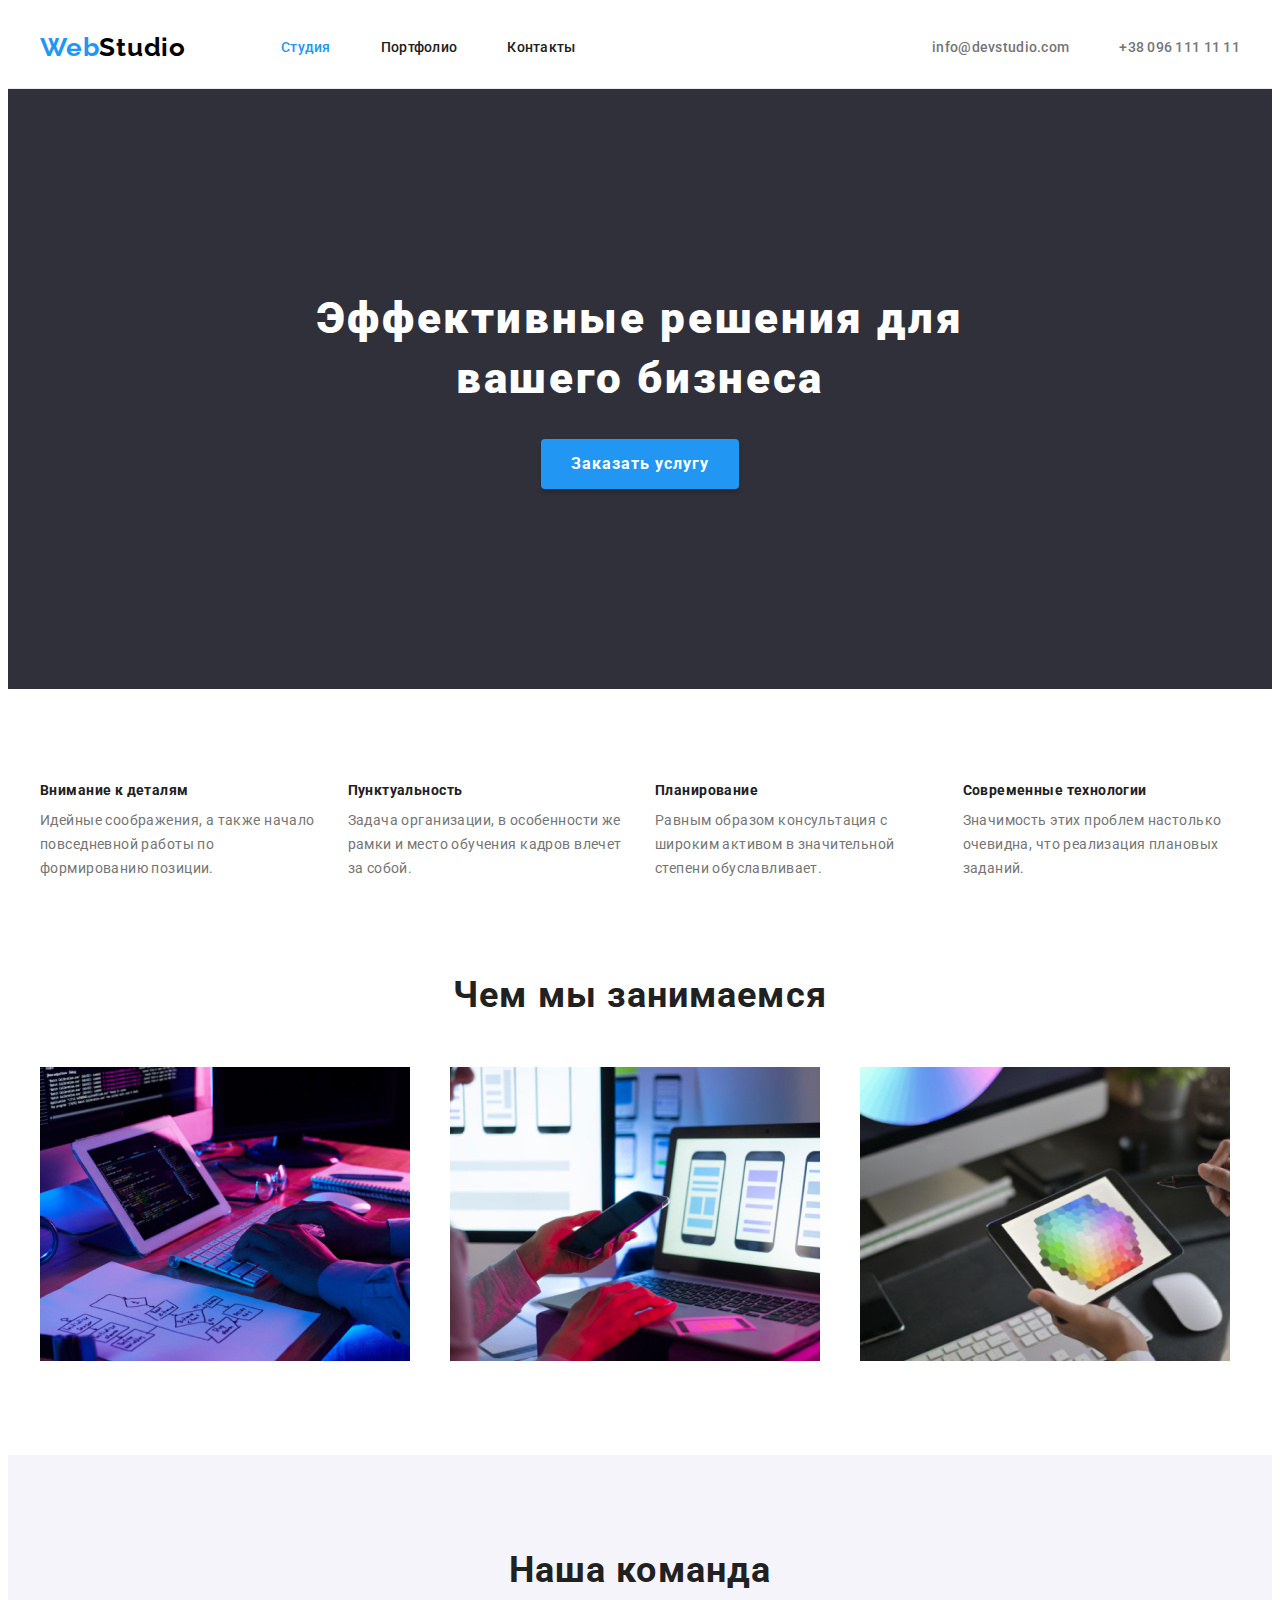
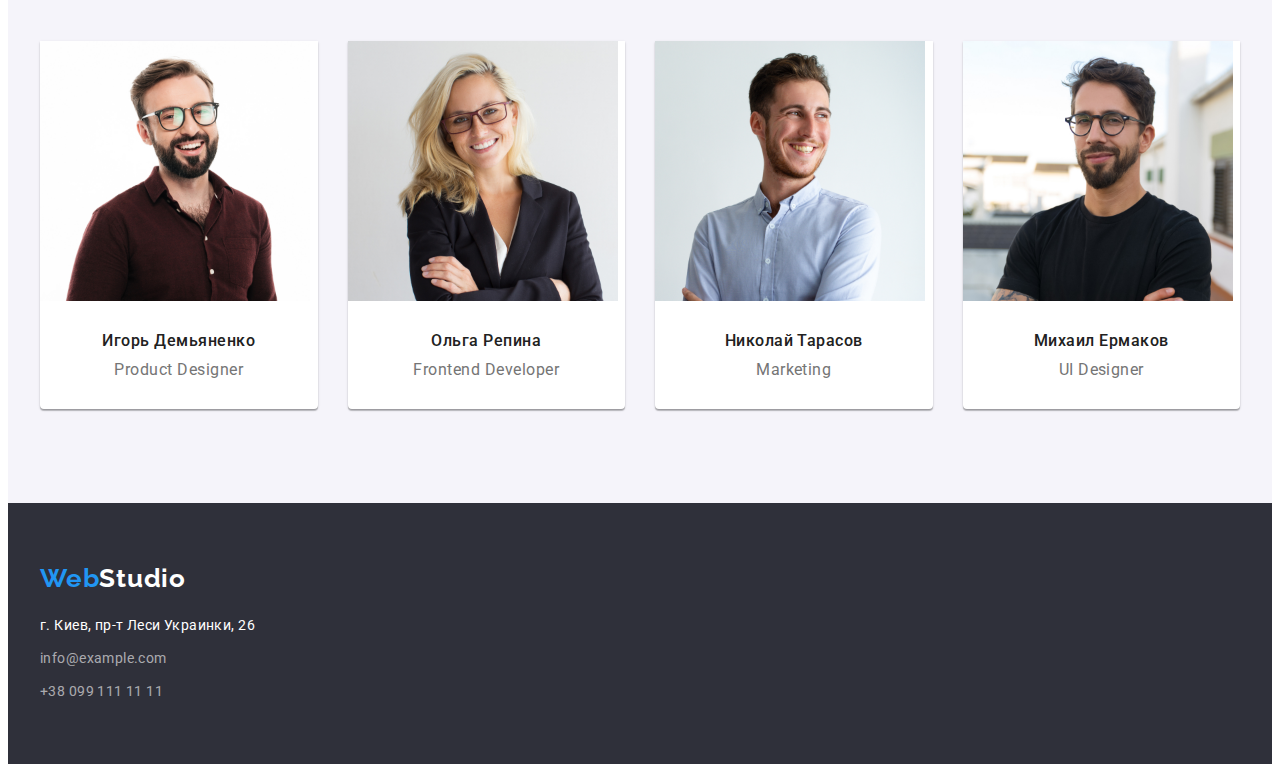
==== commit a323646e: "применила везде flex-basis" ====
--- a/index.html
+++ b/index.html
@@ -4,7 +4,7 @@
     <meta charset="UTF-8" />
     <meta http-equiv="X-UA-Compatible" content="IE=edge" />
     <meta name="viewport" content="width=device-width, initial-scale=1.0" />
-    <title>WebStudio</title>
+
     <link rel="preconnect" href="https://fonts.googleapis.com" />
     <link rel="preconnect" href="https://fonts.gstatic.com" crossorigin />
     <link
@@ -19,6 +19,7 @@
       referrerpolicy="no-referrer"
     />
     <link rel="stylesheet" href="./css/styles.css" />
+    <title>WebStudio</title>
   </head>
   <body>
     <!--Хедер-->
@@ -103,7 +104,7 @@
         <div class="container">
           <h2 class="review-title">Чем мы занимаемся</h2>
           <ul class="review-list">
-            <li>
+            <li class="review-item">
               <img
                 src="./images/img1.jpg"
                 alt="Вёрстка сайта"
@@ -111,7 +112,7 @@
                 height="294"
               />
             </li>
-            <li>
+            <li class="review-item">
               <img
                 src="./images/img2.jpg"
                 alt="Создание приложения для телефона"
@@ -119,7 +120,7 @@
                 height="294"
               />
             </li>
-            <li>
+            <li class="review-item">
               <img
                 src="./images/img3.jpg"
                 alt="Процесс вебдизайна"
@@ -142,8 +143,10 @@
                 width="270"
                 height="260"
               />
-              <h3 class="teammate-title">Игорь Демьяненко</h3>
-              <p class="teammate-position" lang="en">Product Designer</p>
+              <div class="teammate-content">
+                <h3 class="teammate-title">Игорь Демьяненко</h3>
+                <p class="teammate-position" lang="en">Product Designer</p>
+              </div>
             </li>
             <li class="team-item">
               <img
@@ -152,8 +155,10 @@
                 width="270"
                 height="260"
               />
-              <h3 class="teammate-title">Ольга Репина</h3>
-              <p class="teammate-position" lang="en">Frontend Developer</p>
+              <div class="teammate-content">
+                <h3 class="teammate-title">Ольга Репина</h3>
+                <p class="teammate-position" lang="en">Frontend Developer</p>
+              </div>
             </li>
             <li class="team-item">
               <img
@@ -162,8 +167,10 @@
                 width="270"
                 height="260"
               />
-              <h3 class="teammate-title">Николай Тарасов</h3>
-              <p class="teammate-position" lang="en">Marketing</p>
+              <div class="teammate-content">
+                <h3 class="teammate-title">Николай Тарасов</h3>
+                <p class="teammate-position" lang="en">Marketing</p>
+              </div>
             </li>
             <li class="team-item">
               <img
@@ -172,8 +179,10 @@
                 width="270"
                 height="260"
               />
-              <h3 class="teammate-title">Михаил Ермаков</h3>
-              <p class="teammate-position" lang="en">UI Designer</p>
+              <div class="teammate-content">
+                <h3 class="teammate-title">Михаил Ермаков</h3>
+                <p class="teammate-position" lang="en">UI Designer</p>
+              </div>
             </li>
           </ul>
         </div>
--- a/css/styles.css
+++ b/css/styles.css
@@ -28,6 +28,9 @@
 h1,
 h2,
 h3,
+h4,
+h5,
+h6,
 p {
   margin: 0;
   padding: 0;
@@ -40,6 +43,8 @@
 }
 img {
   display: block;
+  max-width: 100%;
+  height: auto;
 }
 /* Скрытие заголовков */
 .visually-hidden {
@@ -178,10 +183,12 @@
 }
 .feature-list {
   display: flex;
-  justify-content: space-between;
 }
 .feature-item {
-  width: 270px;
+  flex-basis: calc(100% / 4);
+}
+.feature-item:not(:first-child) {
+  margin-left: 30px;
 }
 .feature-subtitle {
   margin-bottom: 10px;
@@ -218,7 +225,12 @@
 .review-list,
 .team-list {
   display: flex;
-  justify-content: space-between;
+}
+.review-item {
+  flex-basis: calc(100% / 3);
+}
+.review-item:not(:first-child) {
+  margin-left: 30px;
 }
 .team-section {
   padding: 94px 0;
@@ -226,16 +238,20 @@
   background-color: var(--primary-shade-color);
 }
 .team-item {
-  padding-bottom: 30px;
-
-  background: var(--primary-color);
+  flex-basis: calc(100% / 4);
+
+  background-color: var(--primary-color);
   box-shadow: 0px 1px 3px rgba(0, 0, 0, 0.12), 0px 1px 1px rgba(0, 0, 0, 0.14),
     0px 2px 1px rgba(0, 0, 0, 0.2);
   border-radius: 0px 0px 4px 4px;
 }
+.team-item:not(:first-child) {
+  margin-left: 30px;
+}
+.teammate-content {
+  padding: 30px 0;
+}
 .teammate-title {
-  margin-top: 30px;
-
   color: var(--tertiary-text-color);
 
   font-size: 16px;
@@ -330,7 +346,7 @@
   flex-wrap: wrap;
 }
 .project-item {
-  width: 370px;
+  flex-basis: calc((100% - 2 * 30px) / 3);
   margin: 0 30px 30px 0;
 }
 .project-item:nth-child(3n) {
